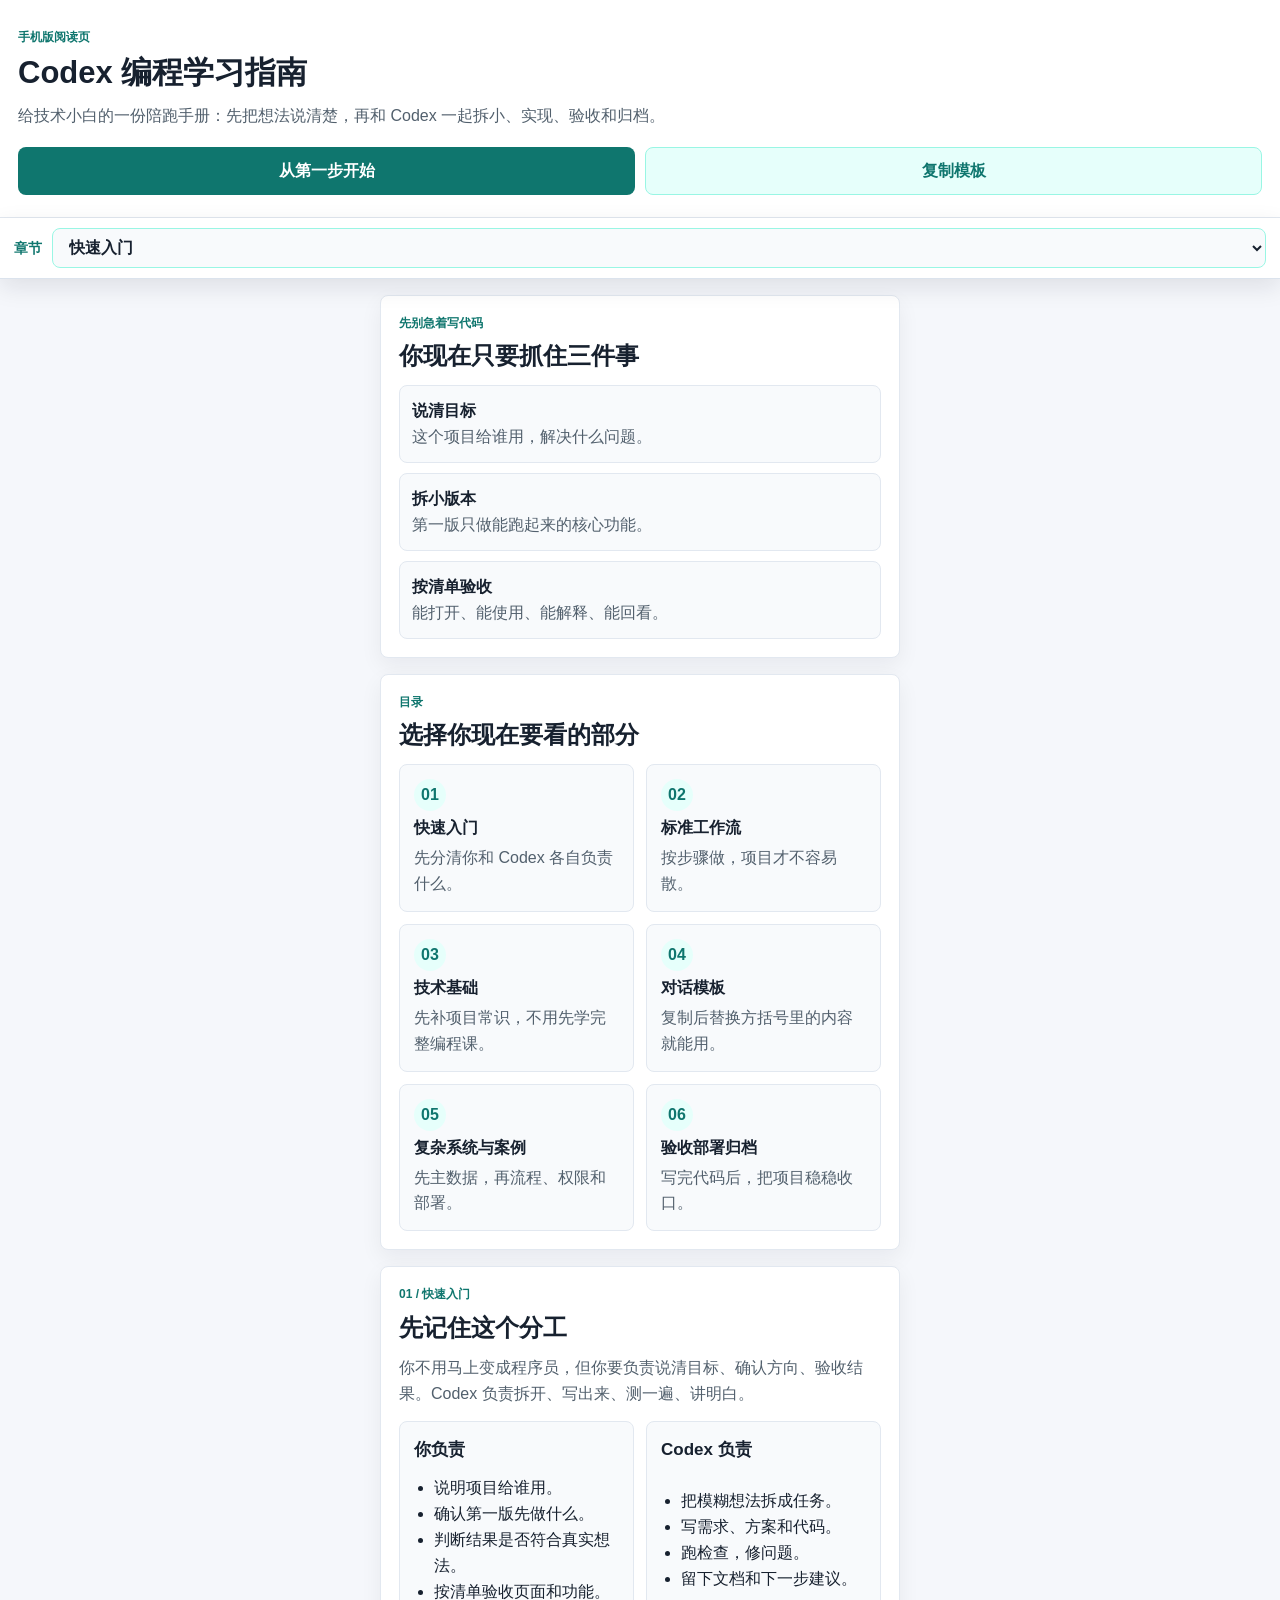
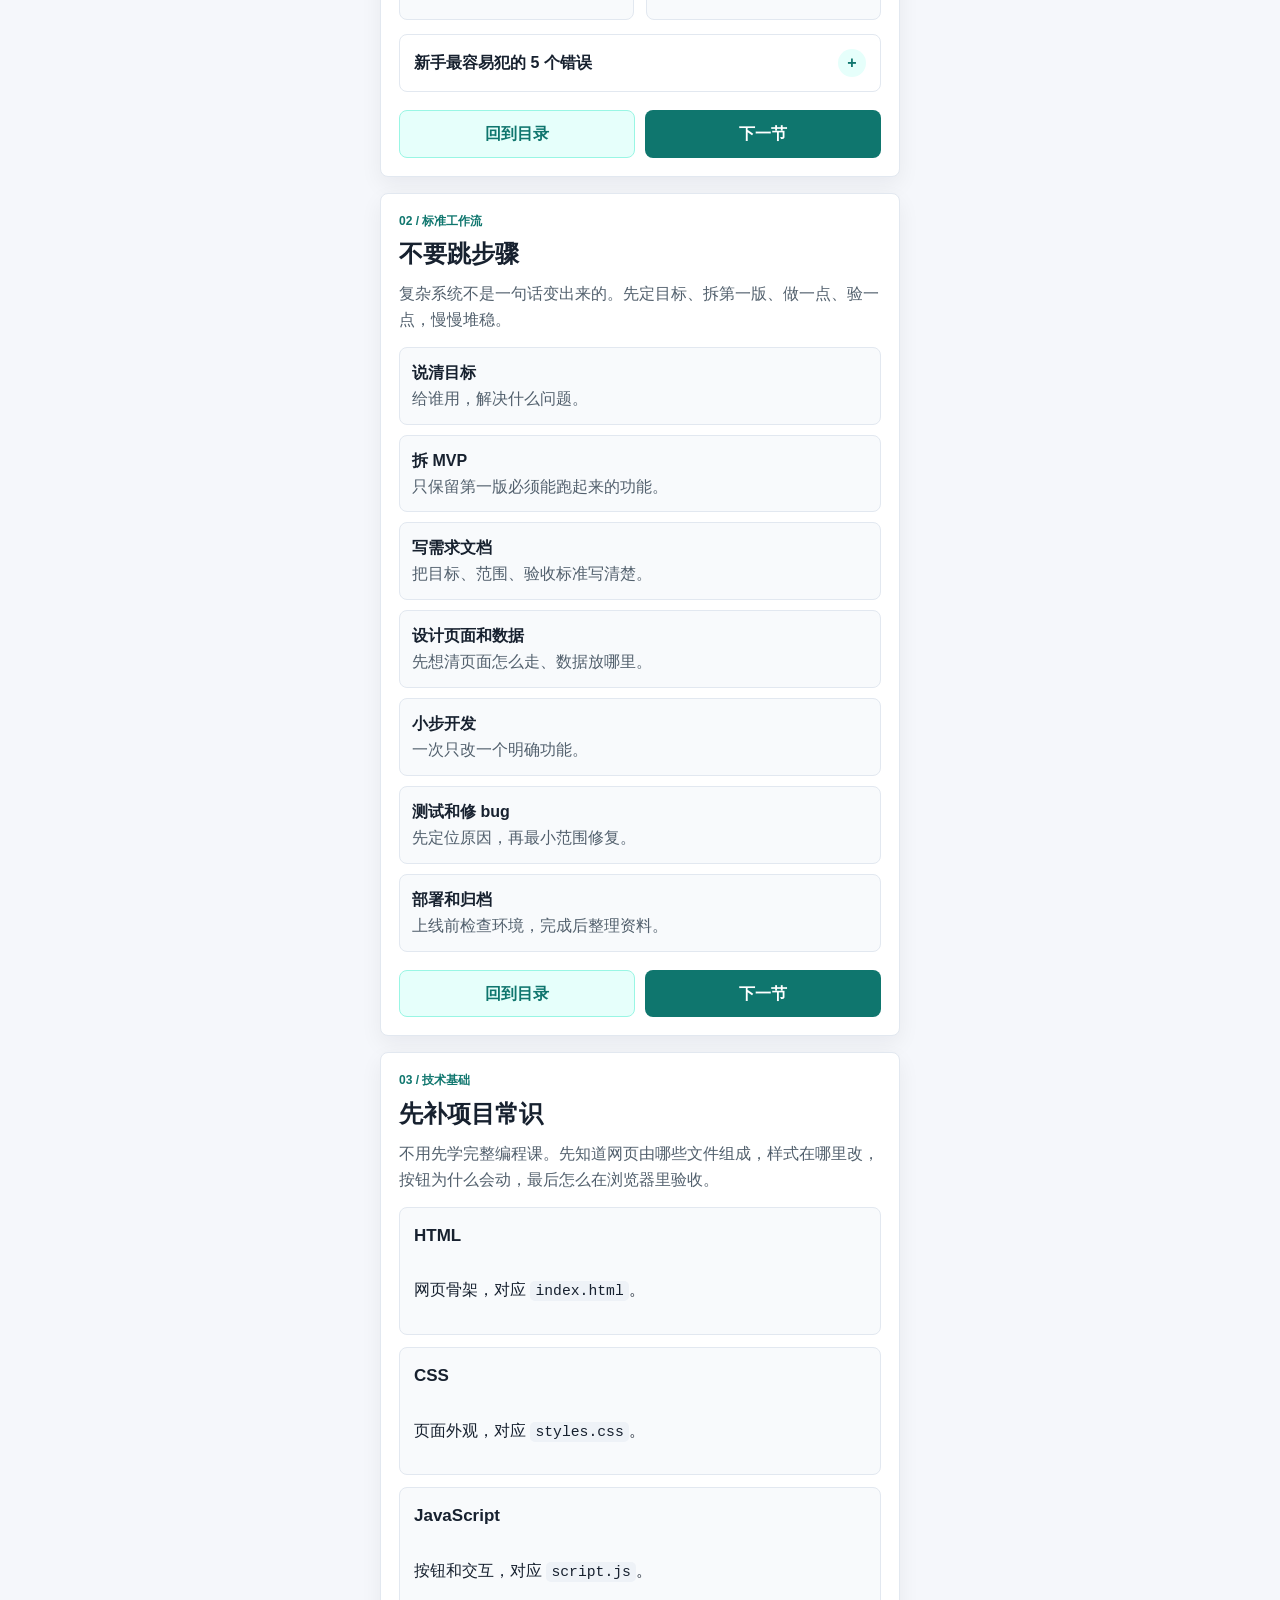
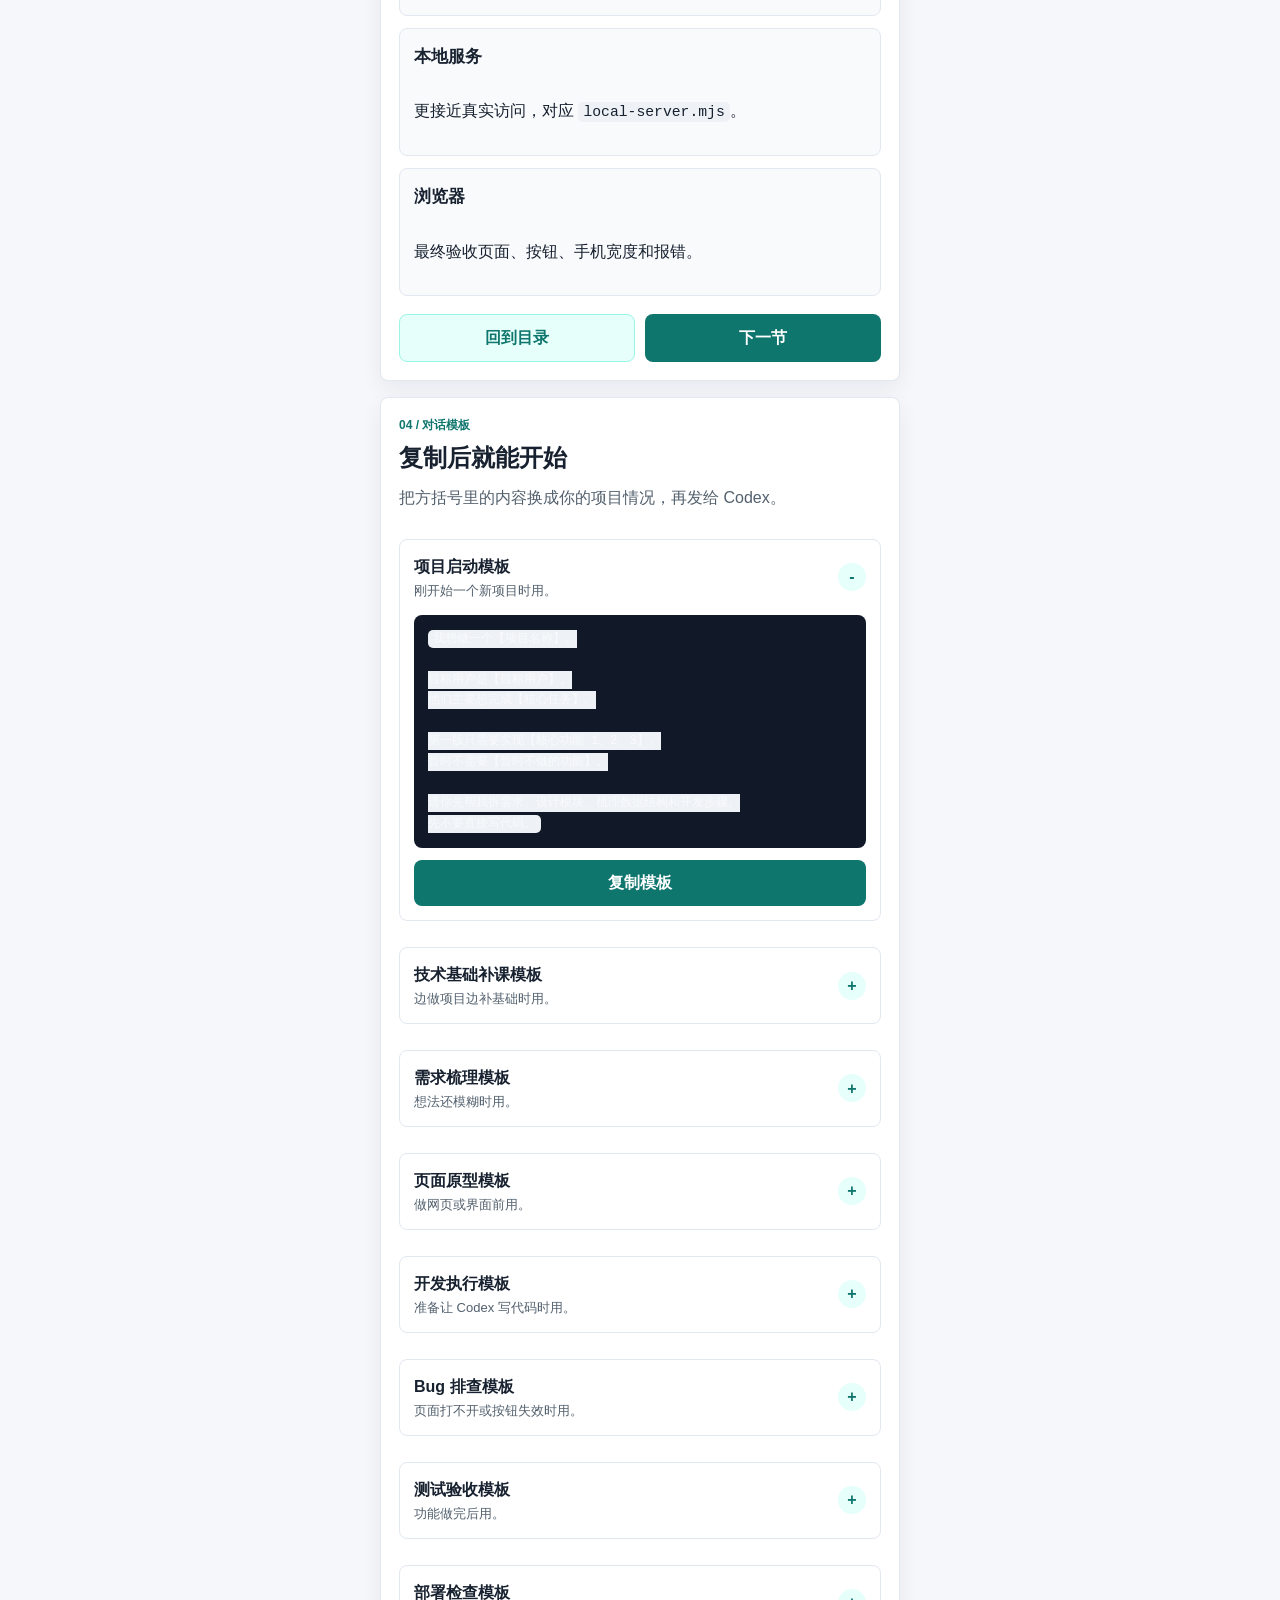
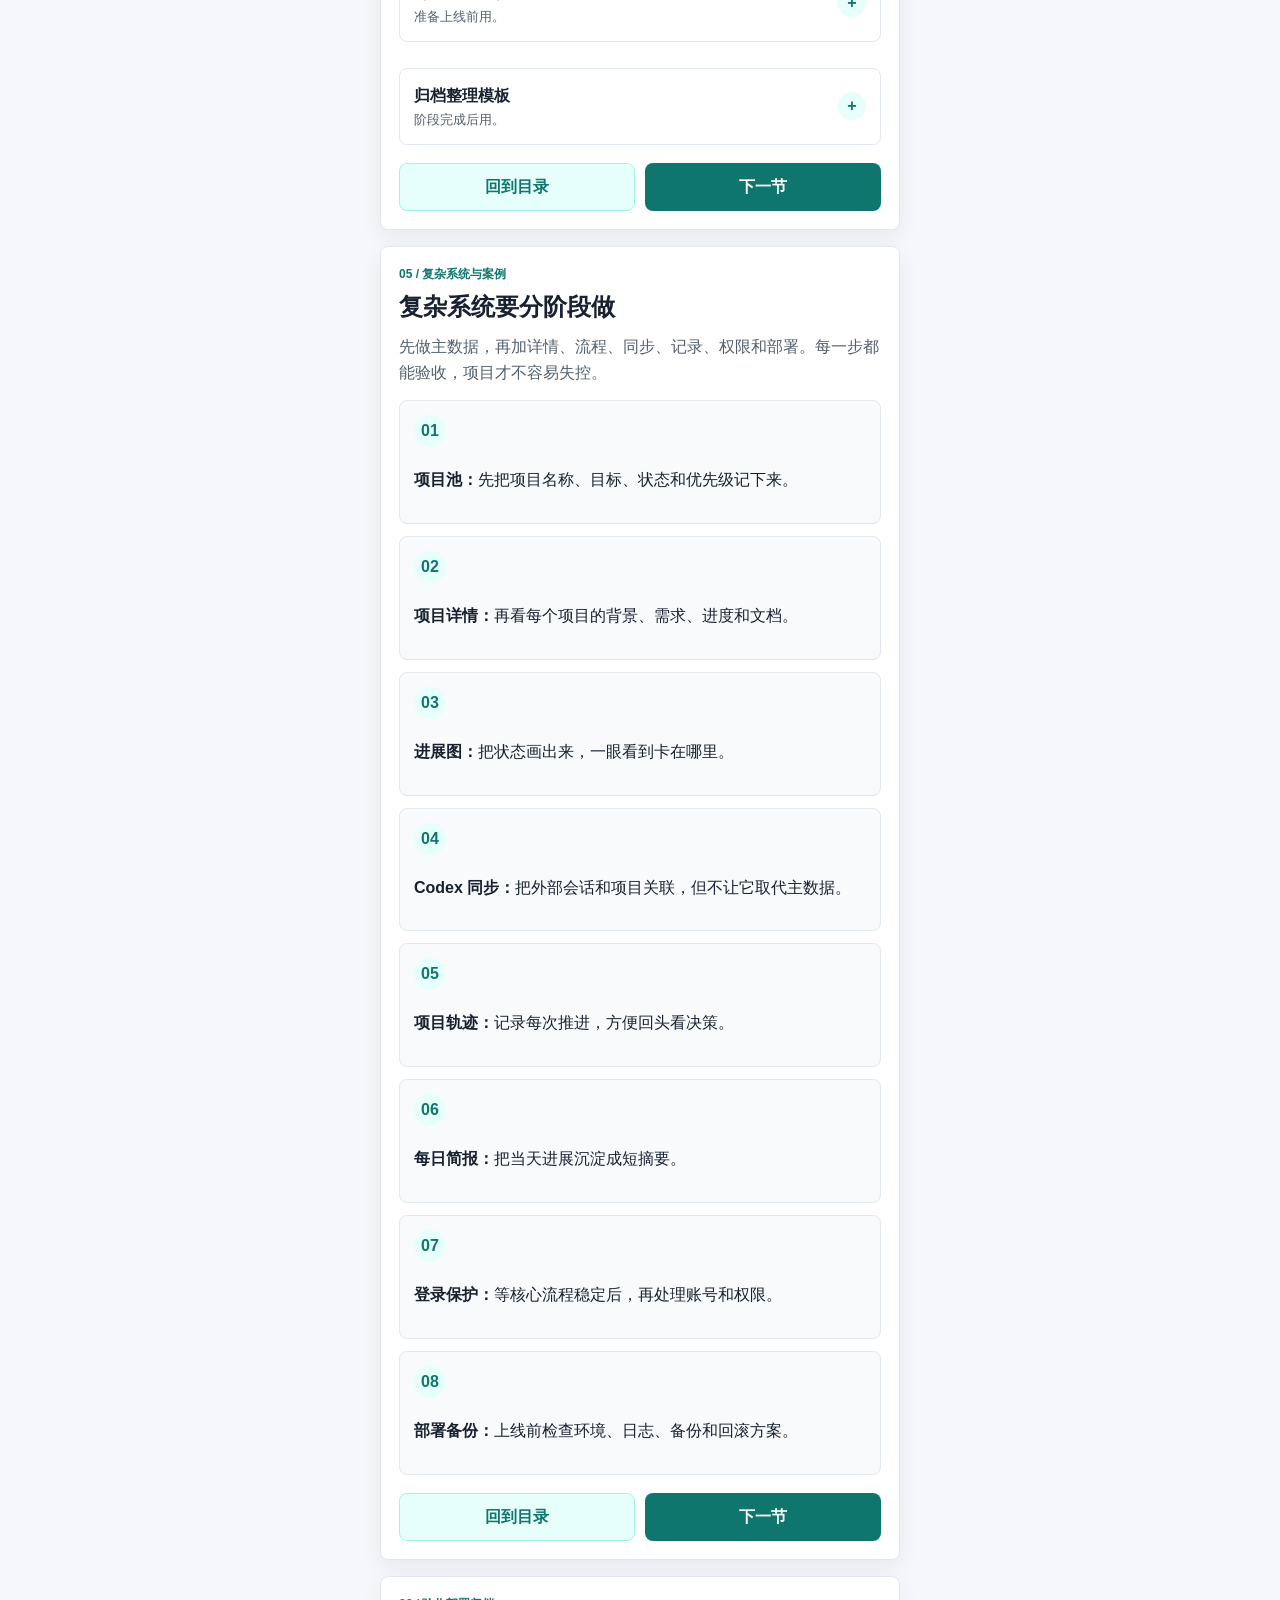
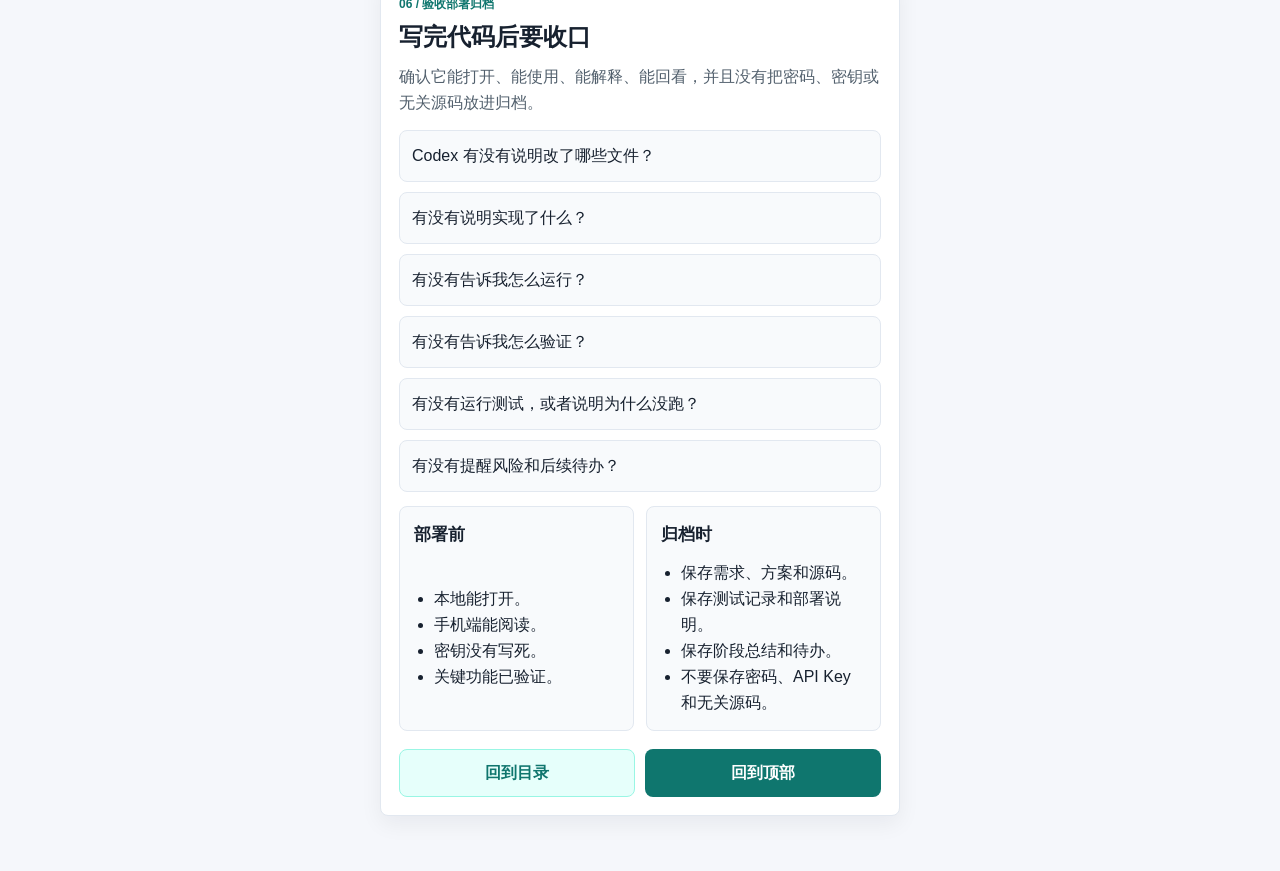
==== mobile.html @ 206804cd "Add mobile.html" ====
<!doctype html>
<html lang="zh-CN">
<head>
  <meta charset="utf-8">
  <meta name="viewport" content="width=device-width, initial-scale=1">
  <title>手机版 - Codex 编程学习指南</title>
  <link rel="stylesheet" href="mobile.css">
</head>
<body>
  <header class="mobile-hero" id="top">
    <p class="eyebrow">手机版阅读页</p>
    <h1>Codex 编程学习指南</h1>
    <p>给技术小白的一份陪跑手册：先把想法说清楚，再和 Codex 一起拆小、实现、验收和归档。</p>
    <div class="hero-actions">
      <a href="#start">从第一步开始</a>
      <a href="#templates">复制模板</a>
    </div>
  </header>

  <nav class="mobile-jump" aria-label="章节快速跳转">
    <label for="sectionSelect">章节</label>
    <select id="sectionSelect">
      <option value="#start">快速入门</option>
      <option value="#workflow">标准工作流</option>
      <option value="#basics">技术基础</option>
      <option value="#templates">对话模板</option>
      <option value="#case">复杂系统与案例</option>
      <option value="#ship">验收部署归档</option>
    </select>
  </nav>

  <main>
    <section class="focus-card" aria-labelledby="three-things">
      <p class="eyebrow">先别急着写代码</p>
      <h2 id="three-things">你现在只要抓住三件事</h2>
      <ol class="focus-list">
        <li><strong>说清目标</strong><span>这个项目给谁用，解决什么问题。</span></li>
        <li><strong>拆小版本</strong><span>第一版只做能跑起来的核心功能。</span></li>
        <li><strong>按清单验收</strong><span>能打开、能使用、能解释、能回看。</span></li>
      </ol>
    </section>

    <section class="directory" id="directory" aria-labelledby="directory-title">
      <p class="eyebrow">目录</p>
      <h2 id="directory-title">选择你现在要看的部分</h2>
      <div class="directory-grid">
        <a href="#start"><span>01</span><strong>快速入门</strong><em>先分清你和 Codex 各自负责什么。</em></a>
        <a href="#workflow"><span>02</span><strong>标准工作流</strong><em>按步骤做，项目才不容易散。</em></a>
        <a href="#basics"><span>03</span><strong>技术基础</strong><em>先补项目常识，不用先学完整编程课。</em></a>
        <a href="#templates"><span>04</span><strong>对话模板</strong><em>复制后替换方括号里的内容就能用。</em></a>
        <a href="#case"><span>05</span><strong>复杂系统与案例</strong><em>先主数据，再流程、权限和部署。</em></a>
        <a href="#ship"><span>06</span><strong>验收部署归档</strong><em>写完代码后，把项目稳稳收口。</em></a>
      </div>
    </section>

    <section class="mobile-section" id="start">
      <p class="eyebrow">01 / 快速入门</p>
      <h2>先记住这个分工</h2>
      <p class="lead">你不用马上变成程序员，但你要负责说清目标、确认方向、验收结果。Codex 负责拆开、写出来、测一遍、讲明白。</p>
      <div class="mini-grid">
        <article>
          <h3>你负责</h3>
          <ul>
            <li>说明项目给谁用。</li>
            <li>确认第一版先做什么。</li>
            <li>判断结果是否符合真实想法。</li>
            <li>按清单验收页面和功能。</li>
          </ul>
        </article>
        <article>
          <h3>Codex 负责</h3>
          <ul>
            <li>把模糊想法拆成任务。</li>
            <li>写需求、方案和代码。</li>
            <li>跑检查，修问题。</li>
            <li>留下文档和下一步建议。</li>
          </ul>
        </article>
      </div>
      <details class="mobile-details">
        <summary>新手最容易犯的 5 个错误</summary>
        <div class="mistake-list">
          <p><strong>不要说：</strong>帮我做个系统。<br><strong>可以说：</strong>我想做客户管理系统，第一版只做客户录入、客户列表和跟进记录，请先帮我拆 MVP。</p>
          <p><strong>不要说：</strong>打不开，你修一下。<br><strong>可以说：</strong>我点击登录后页面空白，控制台报错如下。请先定位原因，再做最小范围修复。</p>
          <p><strong>不要说：</strong>登录、后台、支付、部署都一起做。<br><strong>可以说：</strong>请先做第一版核心流程，高风险功能后面单独检查。</p>
          <p><strong>不要说：</strong>页面看起来可以就行。<br><strong>可以说：</strong>请同时检查手机端、复制按钮、刷新后数据和测试记录。</p>
          <p><strong>不要说：</strong>做完就结束。<br><strong>可以说：</strong>请同步更新 README、测试记录和阶段总结。</p>
        </div>
      </details>
      <div class="section-actions"><a href="#directory">回到目录</a><a href="#workflow">下一节</a></div>
    </section>

    <section class="mobile-section" id="workflow">
      <p class="eyebrow">02 / 标准工作流</p>
      <h2>不要跳步骤</h2>
      <p class="lead">复杂系统不是一句话变出来的。先定目标、拆第一版、做一点、验一点，慢慢堆稳。</p>
      <ol class="step-list">
        <li><strong>说清目标</strong><span>给谁用，解决什么问题。</span></li>
        <li><strong>拆 MVP</strong><span>只保留第一版必须能跑起来的功能。</span></li>
        <li><strong>写需求文档</strong><span>把目标、范围、验收标准写清楚。</span></li>
        <li><strong>设计页面和数据</strong><span>先想清页面怎么走、数据放哪里。</span></li>
        <li><strong>小步开发</strong><span>一次只改一个明确功能。</span></li>
        <li><strong>测试和修 bug</strong><span>先定位原因，再最小范围修复。</span></li>
        <li><strong>部署和归档</strong><span>上线前检查环境，完成后整理资料。</span></li>
      </ol>
      <div class="section-actions"><a href="#directory">回到目录</a><a href="#basics">下一节</a></div>
    </section>

    <section class="mobile-section" id="basics">
      <p class="eyebrow">03 / 技术基础</p>
      <h2>先补项目常识</h2>
      <p class="lead">不用先学完整编程课。先知道网页由哪些文件组成，样式在哪里改，按钮为什么会动，最后怎么在浏览器里验收。</p>
      <div class="basics-list">
        <article><h3>HTML</h3><p>网页骨架，对应 <code>index.html</code>。</p></article>
        <article><h3>CSS</h3><p>页面外观，对应 <code>styles.css</code>。</p></article>
        <article><h3>JavaScript</h3><p>按钮和交互，对应 <code>script.js</code>。</p></article>
        <article><h3>本地服务</h3><p>更接近真实访问，对应 <code>local-server.mjs</code>。</p></article>
        <article><h3>浏览器</h3><p>最终验收页面、按钮、手机宽度和报错。</p></article>
      </div>
      <div class="section-actions"><a href="#directory">回到目录</a><a href="#templates">下一节</a></div>
    </section>

    <section class="mobile-section" id="templates">
      <p class="eyebrow">04 / 对话模板</p>
      <h2>复制后就能开始</h2>
      <p class="lead">把方括号里的内容换成你的项目情况，再发给 Codex。</p>
      <div class="template-list">
        <details class="template-card" open>
          <summary><span><strong>项目启动模板</strong><em>刚开始一个新项目时用。</em></span></summary>
          <pre id="template-start"><code>我想做一个【项目名称】。

目标用户是【目标用户】。
他们主要想完成【核心任务】。

第一版只需要实现【核心功能 1、2、3】。
暂时不需要【暂时不做的功能】。

请你先帮我拆需求、设计模块、梳理数据结构和开发步骤。
先不要直接写代码。</code></pre>
          <button type="button" data-copy-target="template-start">复制模板</button>
        </details>
        <details class="template-card">
          <summary><span><strong>技术基础补课模板</strong><em>边做项目边补基础时用。</em></span></summary>
          <pre id="template-basics"><code>我是技术小白，正在做【项目名称】。

请你结合当前项目，用我能听懂的话解释：
1. 这个项目由哪些主要文件组成
2. HTML、CSS、JavaScript 分别负责什么
3. 我应该用什么命令运行或预览
4. 浏览器里要检查哪些地方
5. 哪些内容以后涉及后端、数据库或安全
6. 如果我要继续学习，应该先补哪几块基础</code></pre>
          <button type="button" data-copy-target="template-basics">复制模板</button>
        </details>
        <details class="template-card">
          <summary><span><strong>需求梳理模板</strong><em>想法还模糊时用。</em></span></summary>
          <pre id="template-requirement"><code>请你先不要写代码。

请帮我梳理：
1. 目标用户是谁
2. 他们最想解决什么问题
3. 第一版必须做哪些功能
4. 第一版暂时不做哪些功能
5. 每个功能怎么验收
6. 有哪些风险点

请最后整理成一份清晰的需求清单。</code></pre>
          <button type="button" data-copy-target="template-requirement">复制模板</button>
        </details>
        <details class="template-card">
          <summary><span><strong>页面原型模板</strong><em>做网页或界面前用。</em></span></summary>
          <pre id="template-prototype"><code>请基于现有需求，先帮我设计页面结构。

请说明：
1. 第一屏展示什么
2. 有哪些主要章节或区域
3. 用户从哪里开始操作
4. 哪些内容做成卡片、表格或时间线
5. 电脑端和手机端分别怎么展示

请先给结构方案，不要急着写代码。</code></pre>
          <button type="button" data-copy-target="template-prototype">复制模板</button>
        </details>
        <details class="template-card">
          <summary><span><strong>开发执行模板</strong><em>准备让 Codex 写代码时用。</em></span></summary>
          <pre id="template-dev"><code>请按实施计划执行下一步。

要求：
1. 一次只实现一个小任务
2. 修改前说明会改哪些文件
3. 修改后说明实现了什么
4. 告诉我如何运行和验证
5. 不要做计划外的大改动

如果发现计划不清楚，请先停下来问我。</code></pre>
          <button type="button" data-copy-target="template-dev">复制模板</button>
        </details>
        <details class="template-card">
          <summary><span><strong>Bug 排查模板</strong><em>页面打不开或按钮失效时用。</em></span></summary>
          <pre id="template-bug"><code>我遇到一个 Bug。

现象是：【发生了什么】
期望是：【本来应该怎样】
复现步骤：
1. 【第一步】
2. 【第二步】
3. 【第三步】

报错信息是：
【粘贴报错】

请先判断可能原因，再做最小范围修复。
修完后请告诉我改了哪些文件，以及我应该怎么验证。</code></pre>
          <button type="button" data-copy-target="template-bug">复制模板</button>
        </details>
        <details class="template-card">
          <summary><span><strong>测试验收模板</strong><em>功能做完后用。</em></span></summary>
          <pre id="template-test"><code>请帮我验收这个功能。

请检查：
1. 是否满足原始需求
2. 是否有边界情况遗漏
3. 是否能在电脑端和手机端正常使用
4. 是否运行了测试或构建
5. 是否有未完成事项和风险

请把结果分成“通过项、问题项、后续待办”。</code></pre>
          <button type="button" data-copy-target="template-test">复制模板</button>
        </details>
        <details class="template-card">
          <summary><span><strong>部署检查模板</strong><em>准备上线前用。</em></span></summary>
          <pre id="template-deploy"><code>请帮我做部署前检查。

请确认：
1. 本地是否能正常运行
2. 构建是否通过
3. 环境变量是否齐全
4. 密钥是否没有写死在代码里
5. 关键功能是否验证
6. 是否有备份和回滚方案

请先列检查结果，不要直接开始部署。</code></pre>
          <button type="button" data-copy-target="template-deploy">复制模板</button>
        </details>
        <details class="template-card">
          <summary><span><strong>归档整理模板</strong><em>阶段完成后用。</em></span></summary>
          <pre id="template-archive"><code>请帮我整理这个阶段的归档。

包括：
1. 完成了什么
2. 改了哪些文件
3. 如何运行
4. 如何验证
5. 还有哪些待办
6. 哪些资料需要备份
7. 哪些资料不能归档，例如密码、密钥、API Key、无关项目源码和缓存目录

请把内容整理成可以放进项目文档的阶段总结。</code></pre>
          <button type="button" data-copy-target="template-archive">复制模板</button>
        </details>
      </div>
      <div class="section-actions"><a href="#directory">回到目录</a><a href="#case">下一节</a></div>
    </section>

    <section class="mobile-section" id="case">
      <p class="eyebrow">05 / 复杂系统与案例</p>
      <h2>复杂系统要分阶段做</h2>
      <p class="lead">先做主数据，再加详情、流程、同步、记录、权限和部署。每一步都能验收，项目才不容易失控。</p>
      <div class="stage-list">
        <article><span>01</span><p><strong>项目池：</strong>先把项目名称、目标、状态和优先级记下来。</p></article>
        <article><span>02</span><p><strong>项目详情：</strong>再看每个项目的背景、需求、进度和文档。</p></article>
        <article><span>03</span><p><strong>进展图：</strong>把状态画出来，一眼看到卡在哪里。</p></article>
        <article><span>04</span><p><strong>Codex 同步：</strong>把外部会话和项目关联，但不让它取代主数据。</p></article>
        <article><span>05</span><p><strong>项目轨迹：</strong>记录每次推进，方便回头看决策。</p></article>
        <article><span>06</span><p><strong>每日简报：</strong>把当天进展沉淀成短摘要。</p></article>
        <article><span>07</span><p><strong>登录保护：</strong>等核心流程稳定后，再处理账号和权限。</p></article>
        <article><span>08</span><p><strong>部署备份：</strong>上线前检查环境、日志、备份和回滚方案。</p></article>
      </div>
      <div class="section-actions"><a href="#directory">回到目录</a><a href="#ship">下一节</a></div>
    </section>

    <section class="mobile-section" id="ship">
      <p class="eyebrow">06 / 验收部署归档</p>
      <h2>写完代码后要收口</h2>
      <p class="lead">确认它能打开、能使用、能解释、能回看，并且没有把密码、密钥或无关源码放进归档。</p>
      <ul class="check-list">
        <li>Codex 有没有说明改了哪些文件？</li>
        <li>有没有说明实现了什么？</li>
        <li>有没有告诉我怎么运行？</li>
        <li>有没有告诉我怎么验证？</li>
        <li>有没有运行测试，或者说明为什么没跑？</li>
        <li>有没有提醒风险和后续待办？</li>
      </ul>
      <div class="mini-grid">
        <article>
          <h3>部署前</h3>
          <ul>
            <li>本地能打开。</li>
            <li>手机端能阅读。</li>
            <li>密钥没有写死。</li>
            <li>关键功能已验证。</li>
          </ul>
        </article>
        <article>
          <h3>归档时</h3>
          <ul>
            <li>保存需求、方案和源码。</li>
            <li>保存测试记录和部署说明。</li>
            <li>保存阶段总结和待办。</li>
            <li>不要保存密码、API Key 和无关源码。</li>
          </ul>
        </article>
      </div>
      <div class="section-actions"><a href="#directory">回到目录</a><a href="#top">回到顶部</a></div>
    </section>
  </main>

  <script src="mobile.js"></script>
</body>
</html>
---- mobile.css ----
* {
  box-sizing: border-box;
}

html {
  scroll-behavior: smooth;
  background: #f5f7fb;
}

body {
  margin: 0;
  color: #17212f;
  background: #f5f7fb;
  font-family: -apple-system, BlinkMacSystemFont, "Segoe UI", "Microsoft YaHei", sans-serif;
  line-height: 1.62;
}

a {
  color: inherit;
  text-decoration: none;
}

button,
select {
  font: inherit;
}

.mobile-hero {
  padding: 28px 18px 22px;
  background: #ffffff;
  border-bottom: 1px solid #e2e8f0;
}

.eyebrow {
  margin: 0 0 8px;
  color: #0f766e;
  font-size: 12px;
  font-weight: 800;
  letter-spacing: 0;
}

h1,
h2,
h3,
p {
  overflow-wrap: anywhere;
}

h1 {
  margin: 0;
  font-size: 31px;
  line-height: 1.15;
}

h2 {
  margin: 0 0 10px;
  font-size: 24px;
  line-height: 1.25;
}

h3 {
  margin: 0 0 8px;
  font-size: 17px;
}

.mobile-hero p:not(.eyebrow),
.lead {
  margin: 12px 0 0;
  color: #52606d;
}

.hero-actions,
.section-actions {
  display: grid;
  grid-template-columns: repeat(2, minmax(0, 1fr));
  gap: 10px;
  margin-top: 18px;
}

.hero-actions a,
.section-actions a,
.template-card button {
  display: inline-flex;
  align-items: center;
  justify-content: center;
  min-height: 44px;
  padding: 10px 12px;
  border: 0;
  border-radius: 8px;
  color: #ffffff;
  background: #0f766e;
  font-weight: 800;
}

.hero-actions a:nth-child(2),
.section-actions a:first-child {
  color: #0f766e;
  background: #e6fffb;
  border: 1px solid #99f6e4;
}

.mobile-jump {
  position: sticky;
  top: 0;
  z-index: 50;
  display: grid;
  grid-template-columns: auto minmax(0, 1fr);
  gap: 10px;
  align-items: center;
  padding: 10px 14px;
  background: rgba(255, 255, 255, 0.96);
  border-bottom: 1px solid #dbe3ed;
  box-shadow: 0 8px 24px rgba(15, 23, 42, 0.1);
  backdrop-filter: blur(8px);
}

.mobile-jump label {
  color: #0f766e;
  font-size: 14px;
  font-weight: 900;
}

.mobile-jump select {
  width: 100%;
  min-height: 40px;
  padding: 8px 12px;
  border: 1px solid #99f6e4;
  border-radius: 8px;
  color: #17212f;
  background: #f8fafc;
  font-weight: 800;
}

main {
  width: min(100% - 24px, 520px);
  margin: 0 auto;
  padding: 16px 0 36px;
}

.focus-card,
.directory,
.mobile-section {
  scroll-margin-top: 72px;
  margin: 0 0 16px;
  padding: 18px;
  background: #ffffff;
  border: 1px solid #e2e8f0;
  border-radius: 8px;
  box-shadow: 0 8px 22px rgba(15, 23, 42, 0.06);
}

.focus-list,
.step-list,
.check-list {
  display: grid;
  gap: 10px;
  margin: 14px 0 0;
  padding: 0;
}

.focus-list li,
.step-list li,
.check-list li {
  list-style: none;
  padding: 12px;
  border-radius: 8px;
  background: #f8fafc;
  border: 1px solid #e2e8f0;
}

.focus-list strong,
.step-list strong {
  display: block;
}

.focus-list span,
.step-list span {
  color: #52606d;
}

.directory-grid,
.mini-grid,
.basics-list,
.stage-list,
.template-list {
  display: grid;
  gap: 12px;
  margin-top: 14px;
}

.directory-grid a,
.mini-grid article,
.basics-list article,
.stage-list article {
  display: grid;
  gap: 4px;
  padding: 14px;
  border-radius: 8px;
  background: #f8fafc;
  border: 1px solid #e2e8f0;
}

.directory-grid span,
.stage-list span {
  display: inline-grid;
  place-items: center;
  width: 32px;
  height: 32px;
  border-radius: 999px;
  color: #0f766e;
  background: #e6fffb;
  font-weight: 900;
}

.directory-grid em {
  color: #52606d;
  font-style: normal;
}

ul {
  margin: 0;
  padding-left: 20px;
}

code {
  padding: 2px 5px;
  border-radius: 5px;
  background: #eef2f7;
  font-family: "Cascadia Mono", Consolas, "Courier New", monospace;
  font-size: 0.92em;
}

.mobile-details,
.template-card {
  margin-top: 14px;
  border: 1px solid #e2e8f0;
  border-radius: 8px;
  background: #ffffff;
  overflow: hidden;
}

.mobile-details > summary,
.template-card > summary {
  display: flex;
  align-items: center;
  justify-content: space-between;
  gap: 12px;
  min-height: 54px;
  padding: 14px;
  cursor: pointer;
  font-weight: 900;
  list-style: none;
}

.template-card > summary span {
  display: grid;
}

.template-card > summary em {
  color: #52606d;
  font-size: 13px;
  font-style: normal;
  font-weight: 500;
}

.mobile-details > summary::-webkit-details-marker,
.template-card > summary::-webkit-details-marker {
  display: none;
}

.mobile-details > summary::after,
.template-card > summary::after {
  content: "+";
  display: inline-grid;
  flex: 0 0 auto;
  place-items: center;
  width: 28px;
  height: 28px;
  border-radius: 999px;
  color: #0f766e;
  background: #e6fffb;
  font-weight: 900;
}

.mobile-details[open] > summary::after,
.template-card[open] > summary::after {
  content: "-";
}

.mistake-list {
  display: grid;
  gap: 10px;
  padding: 0 14px 14px;
}

.mistake-list p {
  margin: 0;
  padding: 12px;
  border-radius: 8px;
  background: #f8fafc;
}

pre {
  margin: 0 14px 12px;
  padding: 14px;
  overflow-x: auto;
  white-space: pre-wrap;
  overflow-wrap: anywhere;
  border-radius: 8px;
  color: #f8fafc;
  background: #111827;
  font-size: 13px;
  line-height: 1.58;
}

.template-card button {
  width: calc(100% - 28px);
  margin: 0 14px 14px;
}

@media (min-width: 560px) {
  .mini-grid,
  .directory-grid {
    grid-template-columns: repeat(2, minmax(0, 1fr));
  }
}

@media (prefers-reduced-motion: reduce) {
  html {
    scroll-behavior: auto;
  }
}
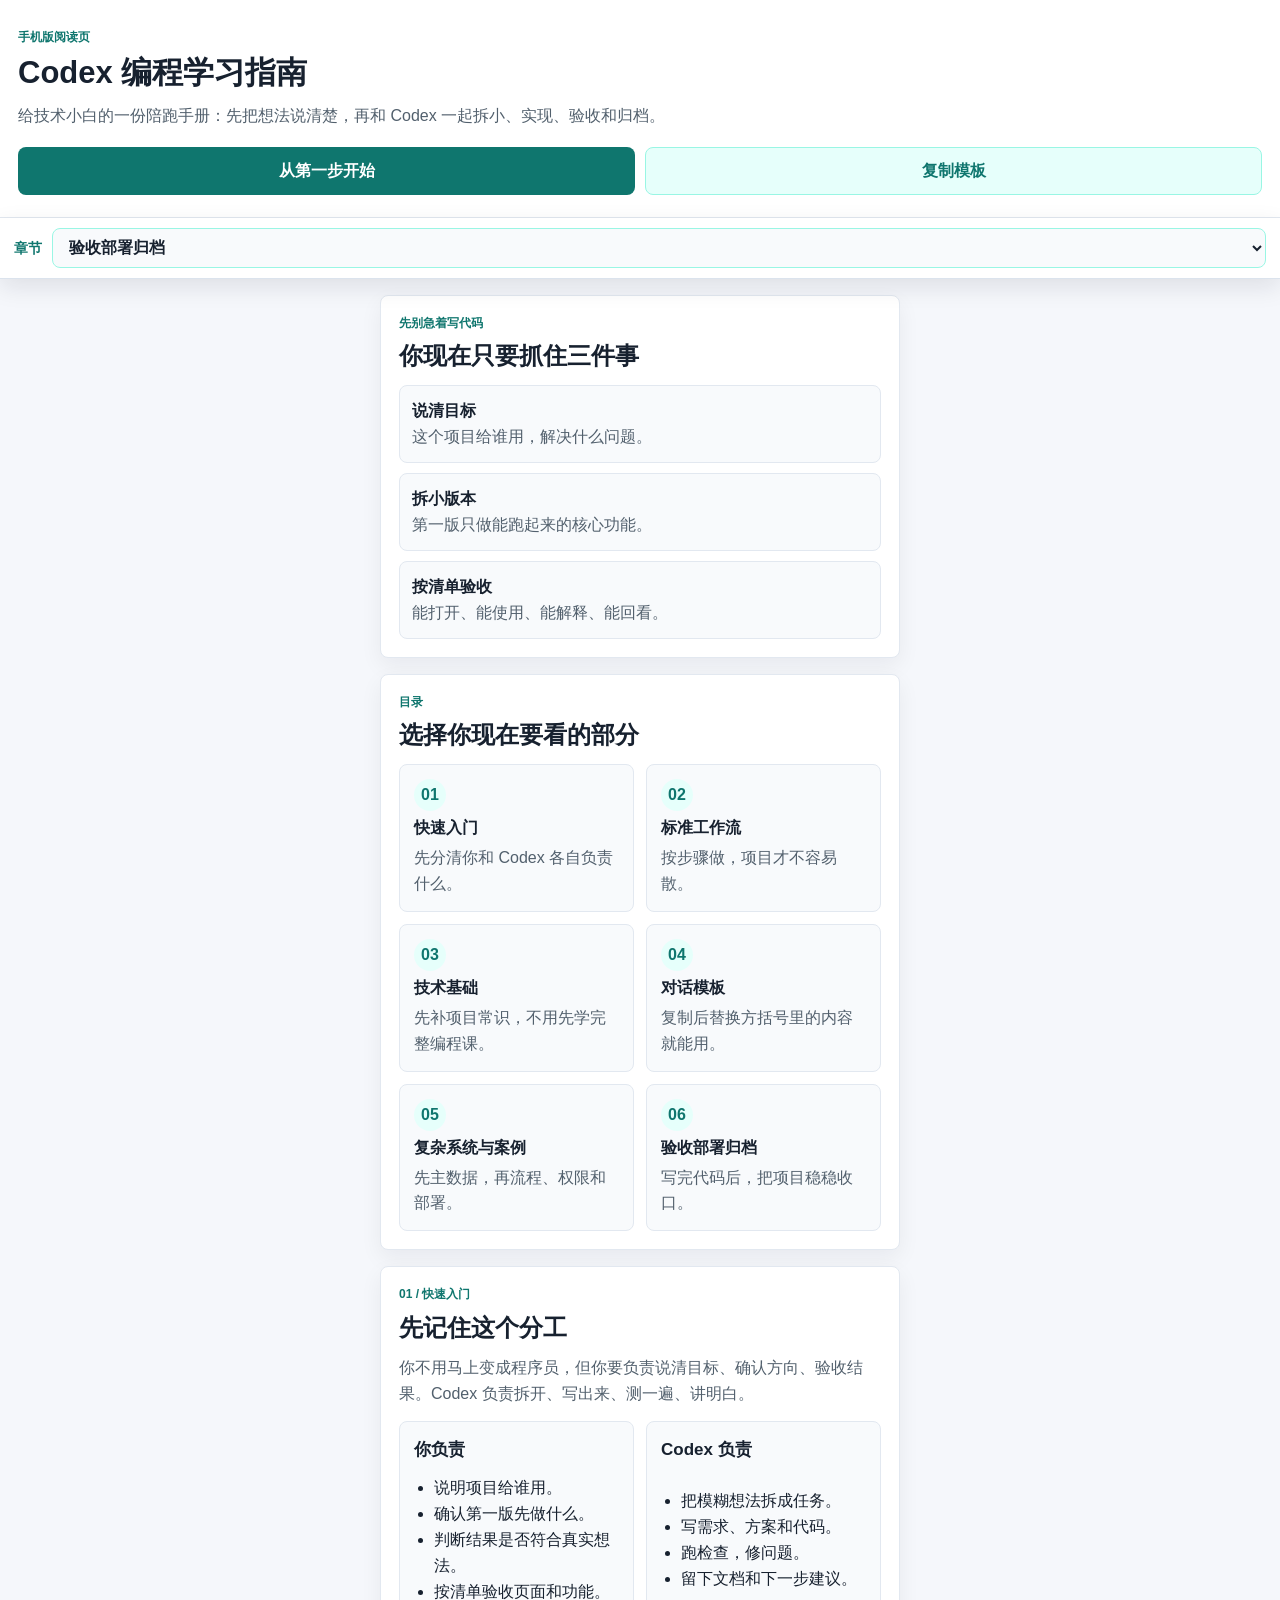
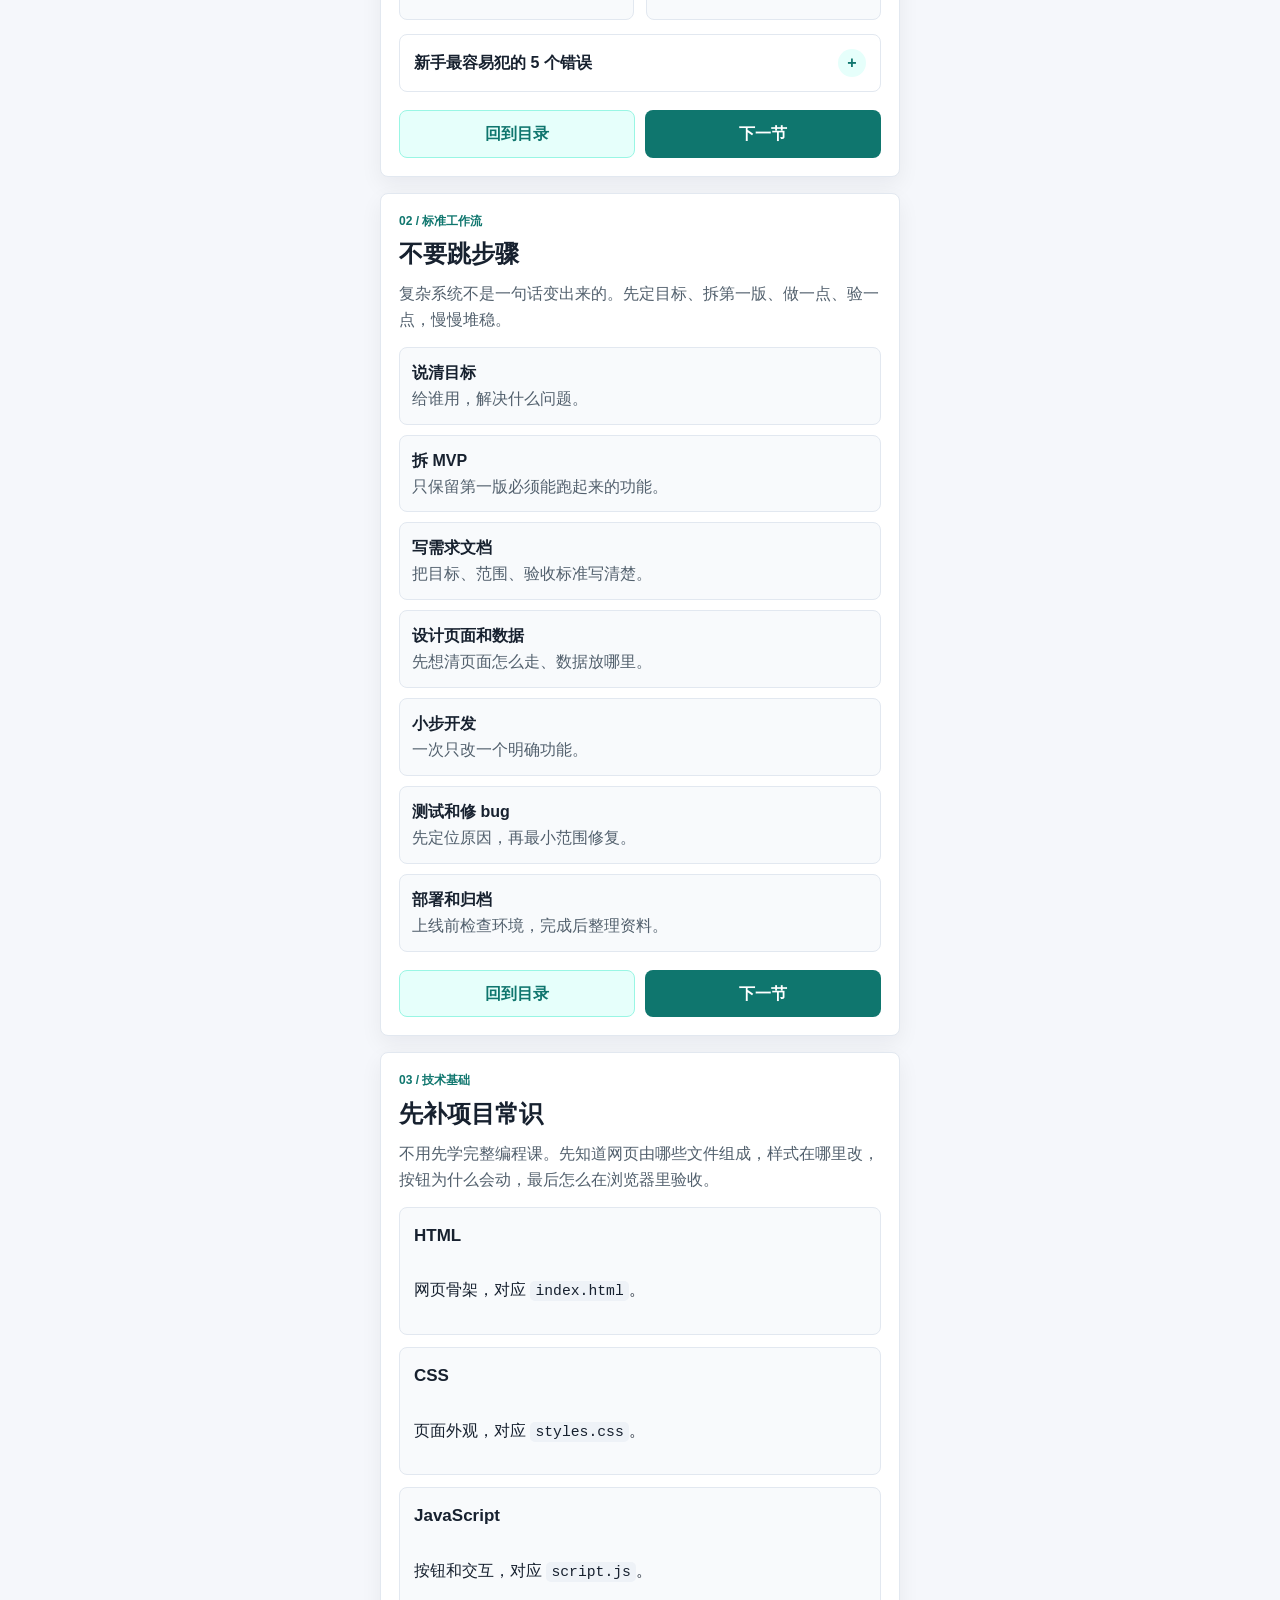
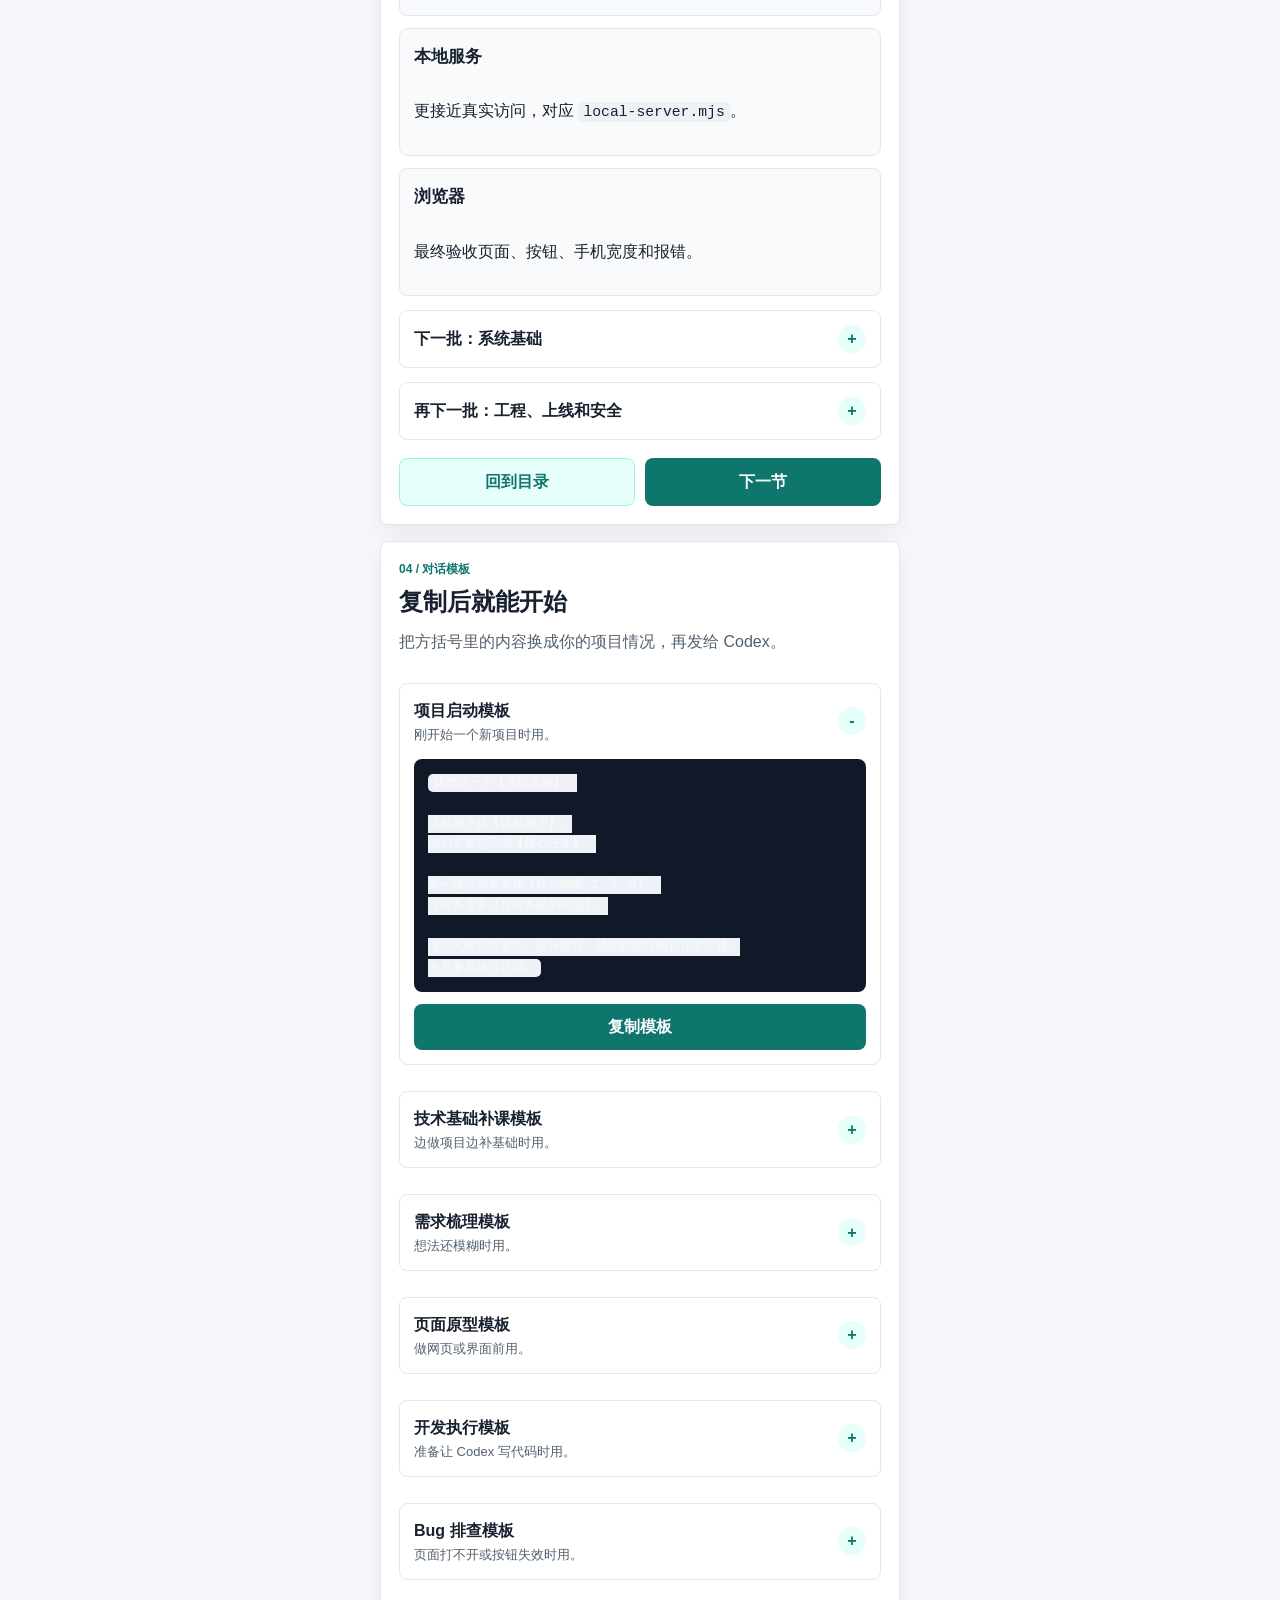
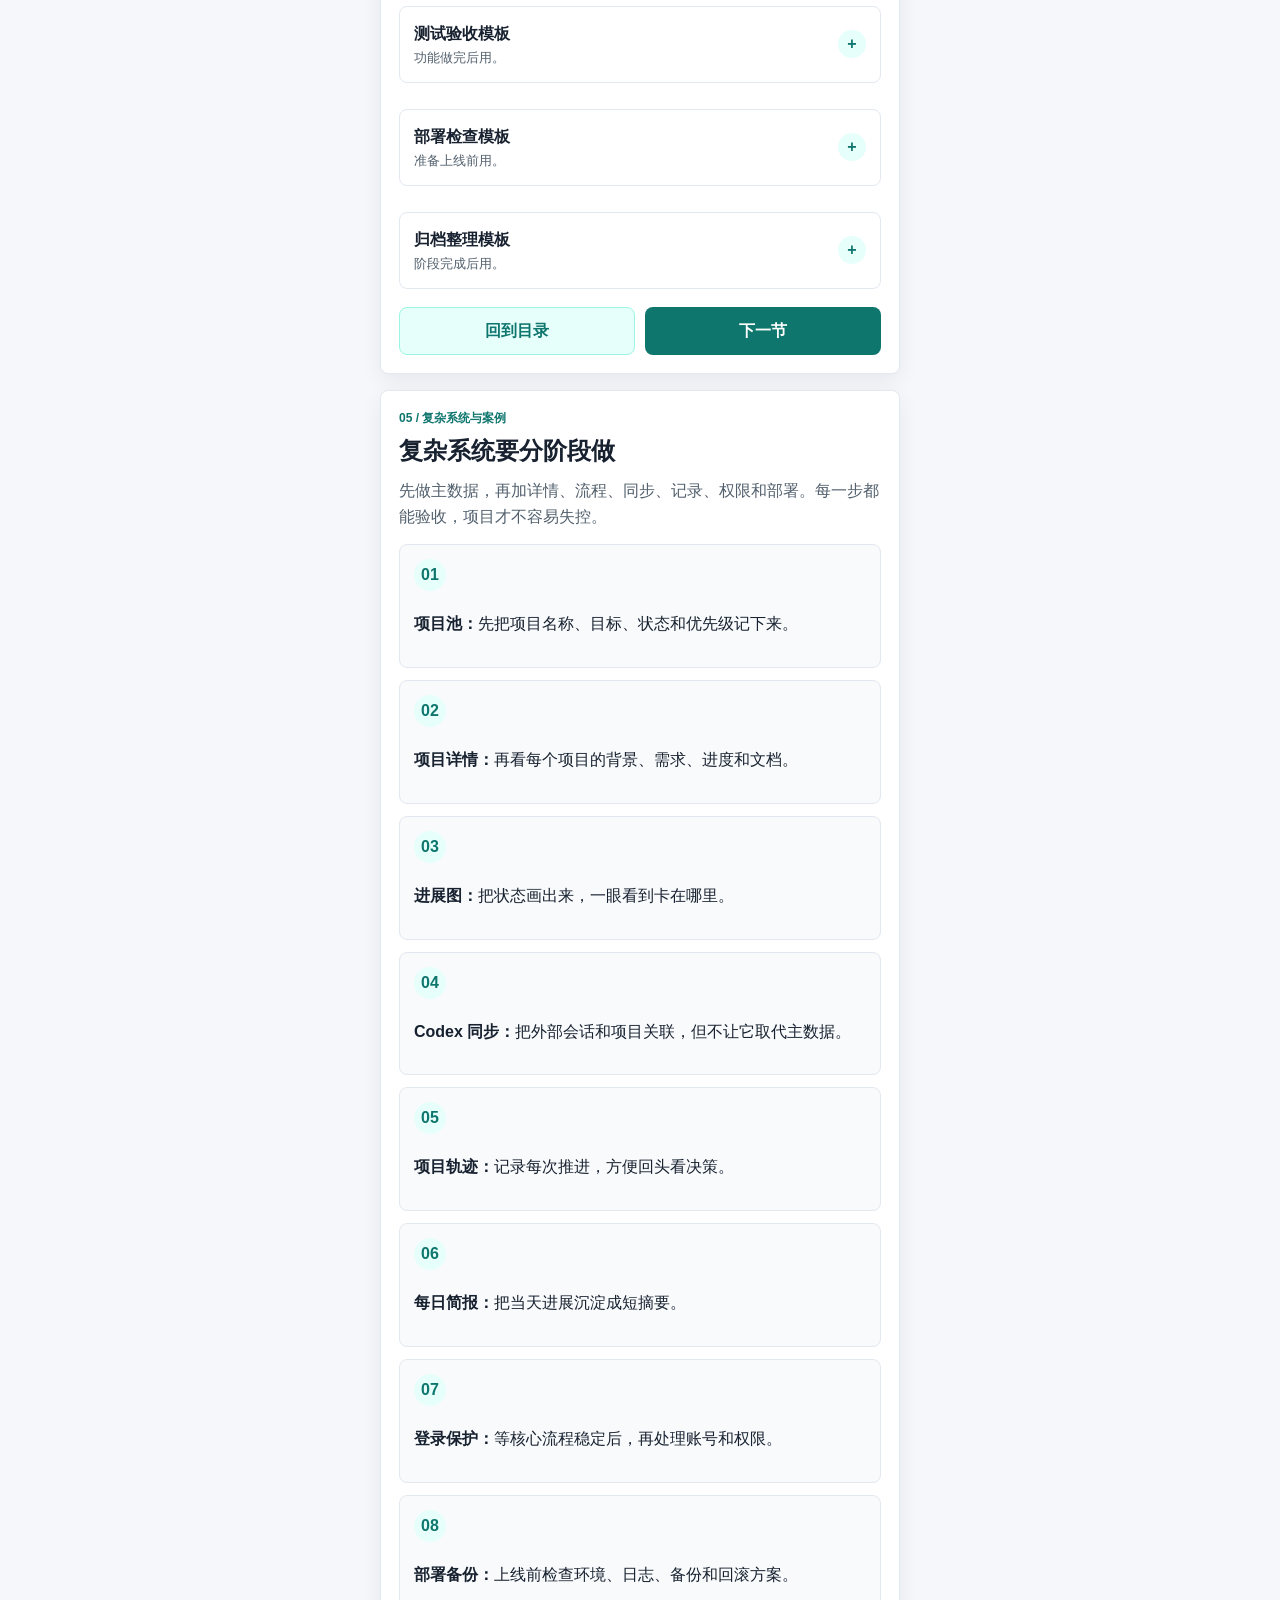
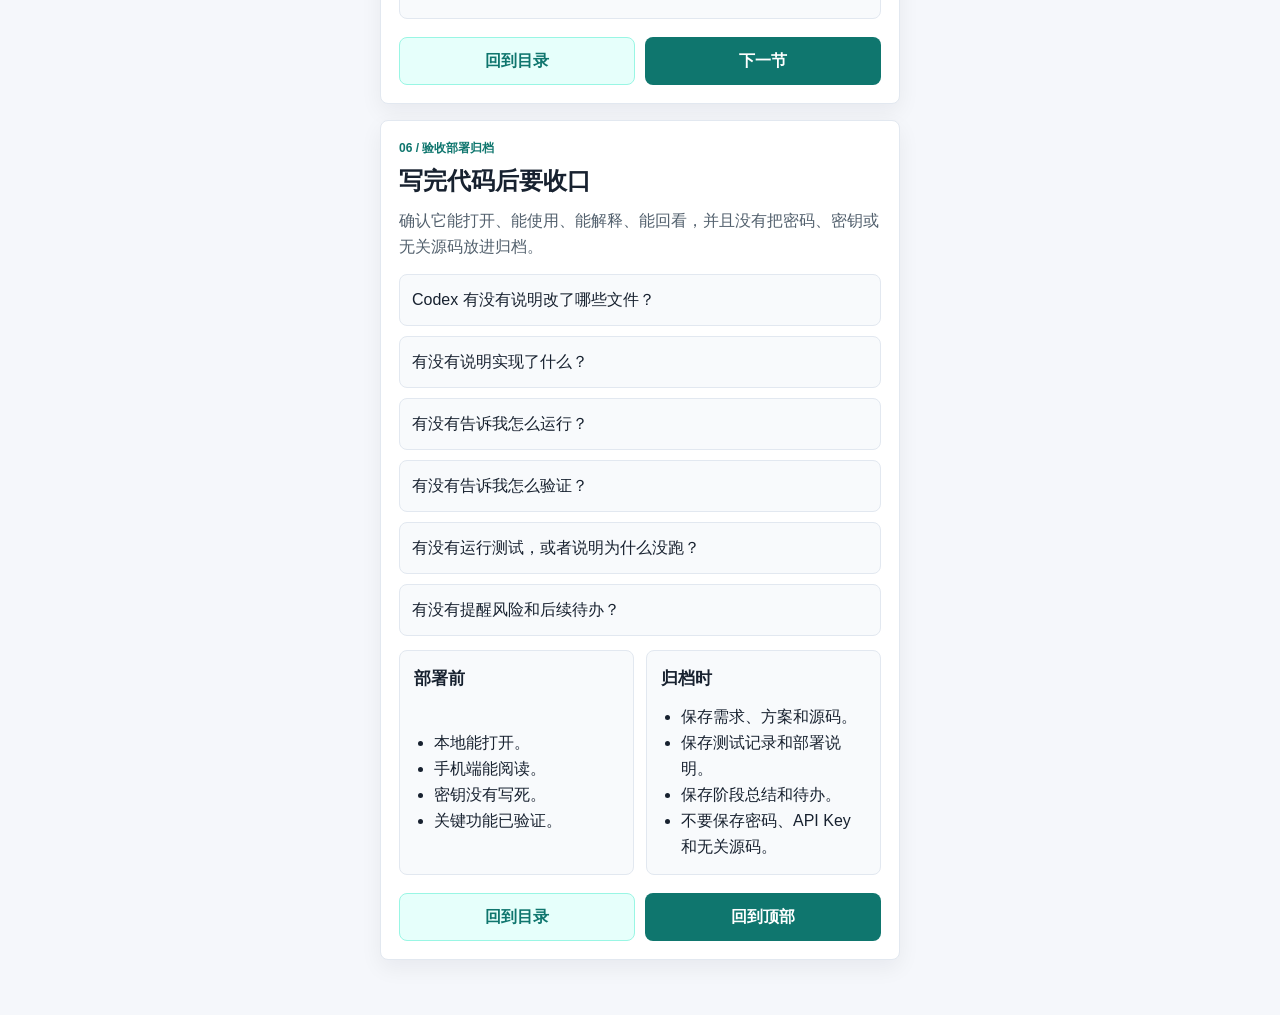
==== commit 24f43807: "Add next learning path basics" ====
--- a/mobile.html
+++ b/mobile.html
@@ -117,6 +117,28 @@
         <article><h3>本地服务</h3><p>更接近真实访问，对应 <code>local-server.mjs</code>。</p></article>
         <article><h3>浏览器</h3><p>最终验收页面、按钮、手机宽度和报错。</p></article>
       </div>
+      <details class="mobile-details">
+        <summary>下一批：系统基础</summary>
+        <div class="mistake-list">
+          <p><strong>前端：</strong>你在浏览器里看到和操作的页面。</p>
+          <p><strong>后端：</strong>在服务器上处理规则、保存数据和检查权限的部分。</p>
+          <p><strong>数据库：</strong>长期保存用户、项目、订单、记录等数据的地方。</p>
+          <p><strong>API：</strong>页面向服务器要数据、提交数据时使用的入口。</p>
+          <p><strong>HTTP 状态码：</strong>浏览器和服务器沟通后的结果提示，比如 200、404、500。</p>
+          <p><strong>数据流：</strong>数据从输入、提交、保存到展示的完整路径。</p>
+        </div>
+      </details>
+      <details class="mobile-details">
+        <summary>再下一批：工程、上线和安全</summary>
+        <div class="mistake-list">
+          <p><strong>命令行：</strong>用文字命令启动服务、运行检查和管理项目。</p>
+          <p><strong>Git：</strong>记录代码变化，方便知道改了什么和回到旧版本。</p>
+          <p><strong>测试和构建：</strong>上线前确认功能能用，并整理出适合发布的文件。</p>
+          <p><strong>部署：</strong>把项目放到别人能访问的线上地址。</p>
+          <p><strong>环境变量和密钥：</strong>保存不适合写进公开代码的配置和通行证。</p>
+          <p><strong>权限、备份和回滚：</strong>控制谁能做什么，并给项目留下出问题时的退路。</p>
+        </div>
+      </details>
       <div class="section-actions"><a href="#directory">回到目录</a><a href="#templates">下一节</a></div>
     </section>
 
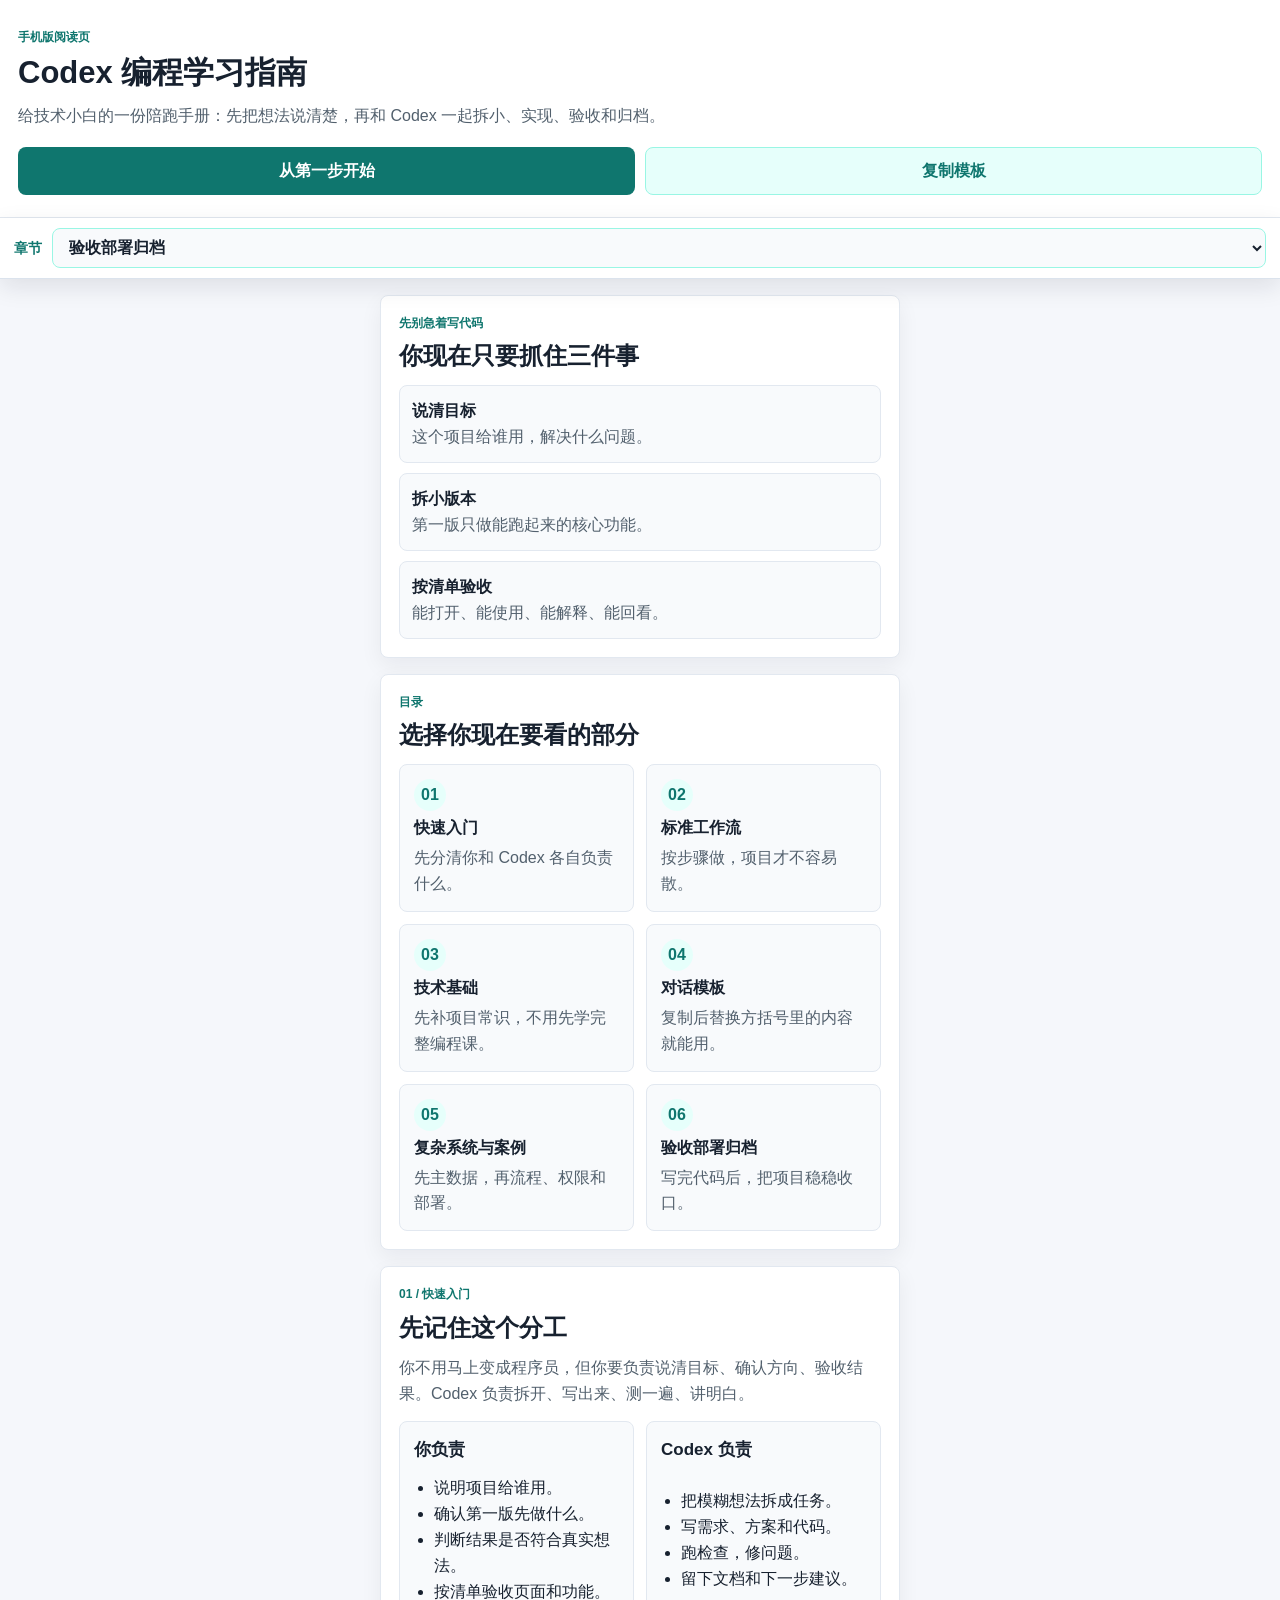
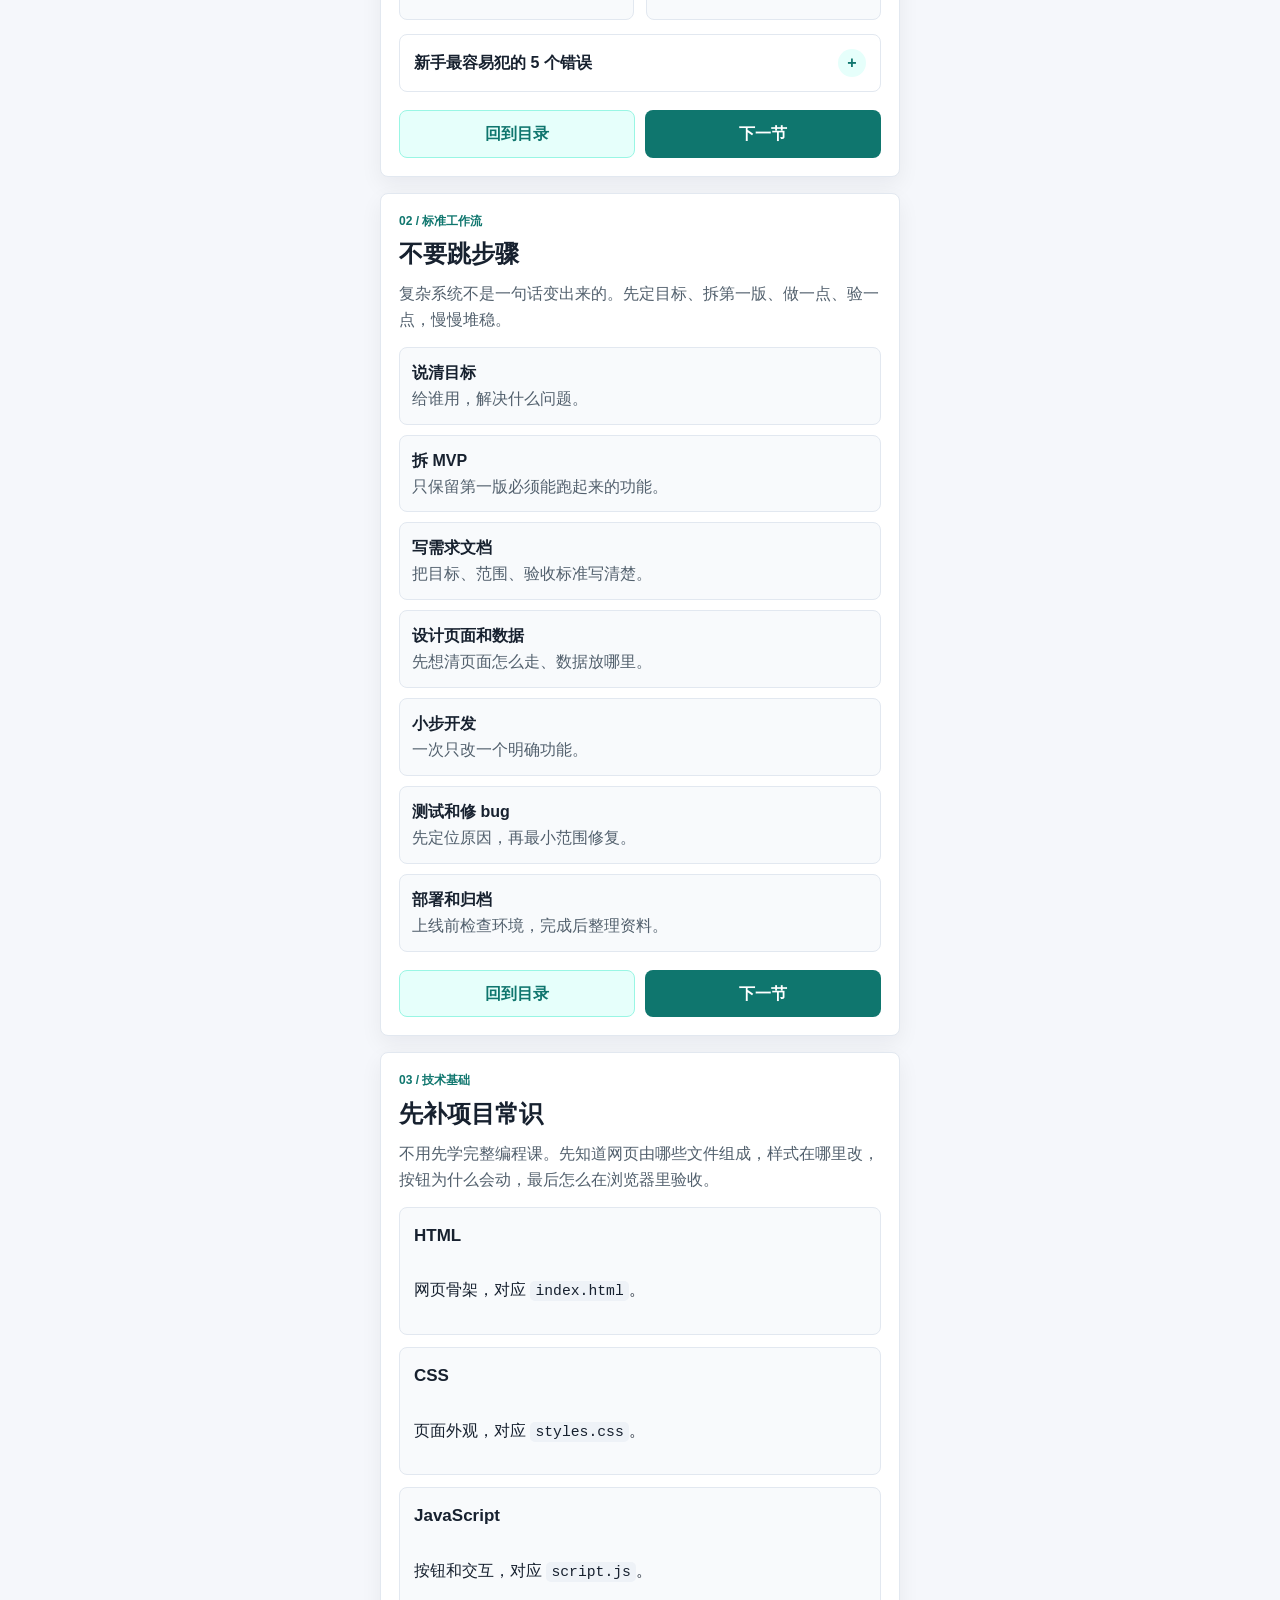
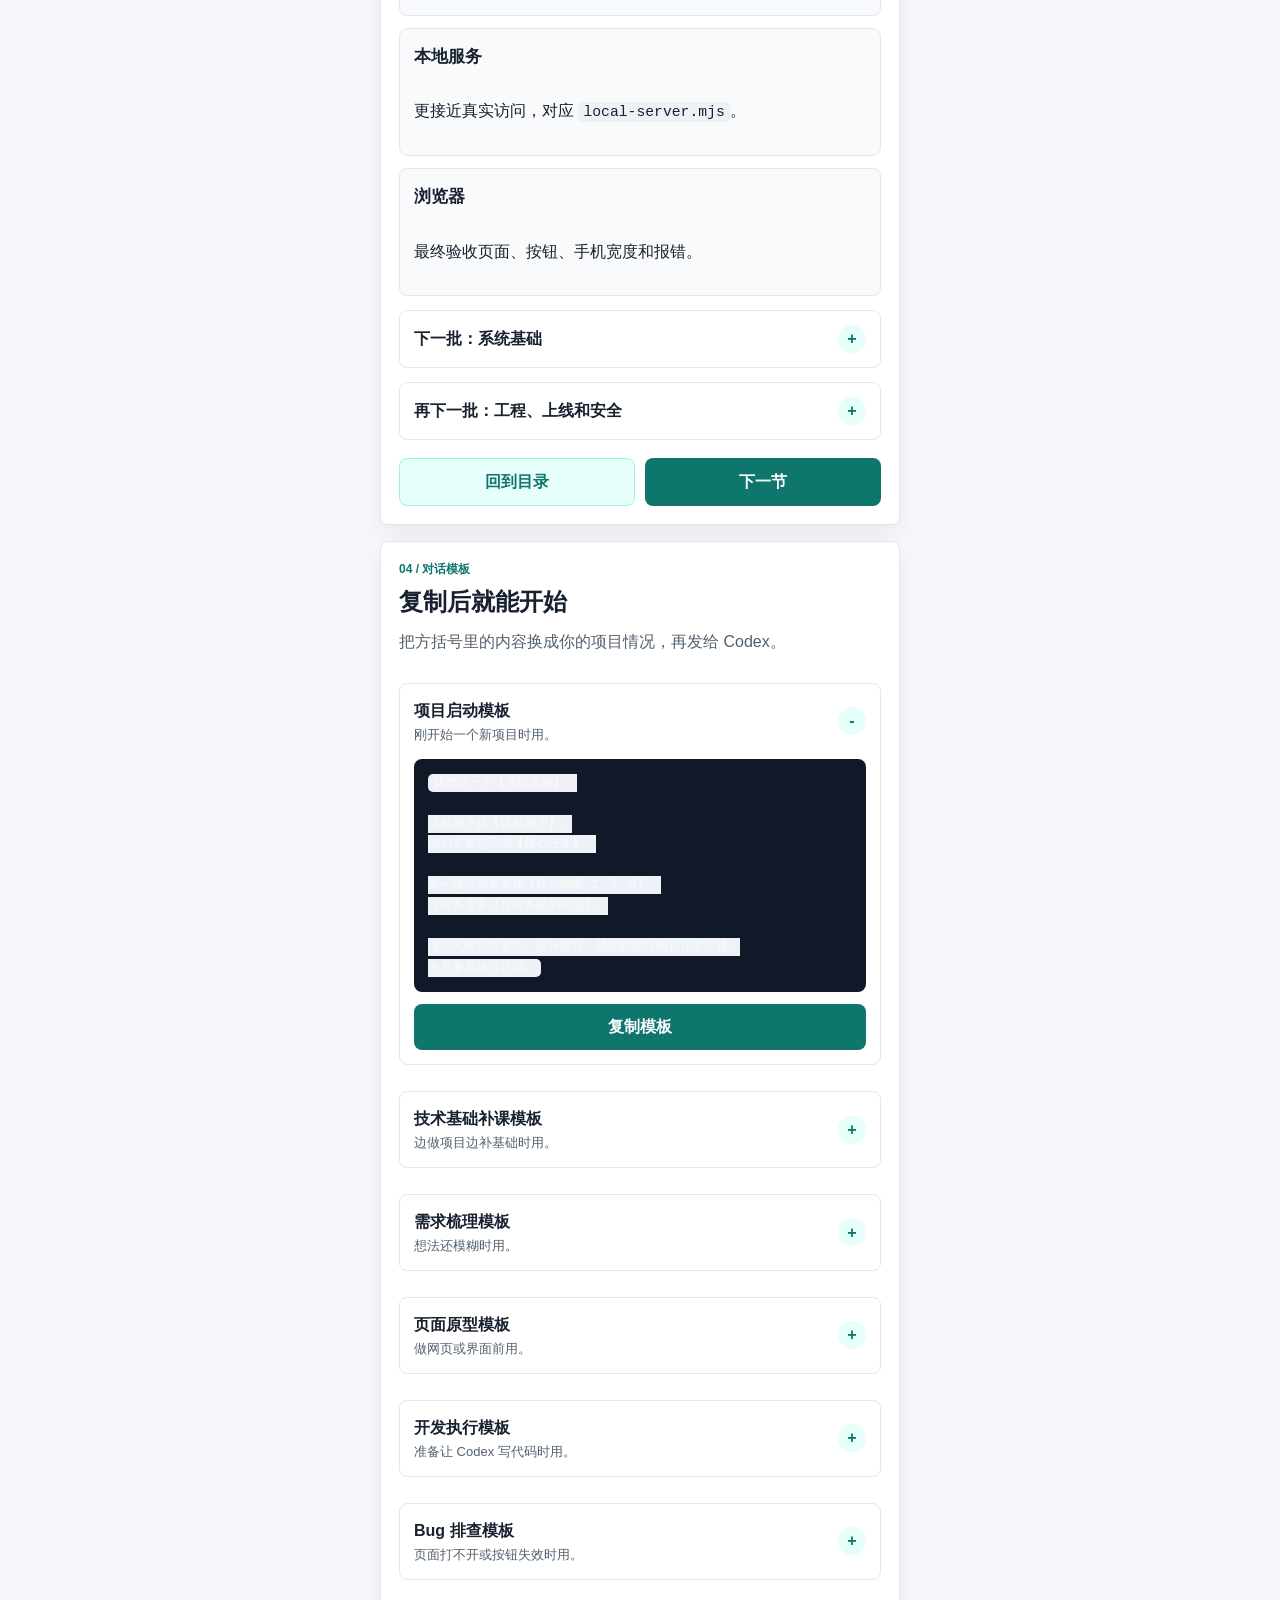
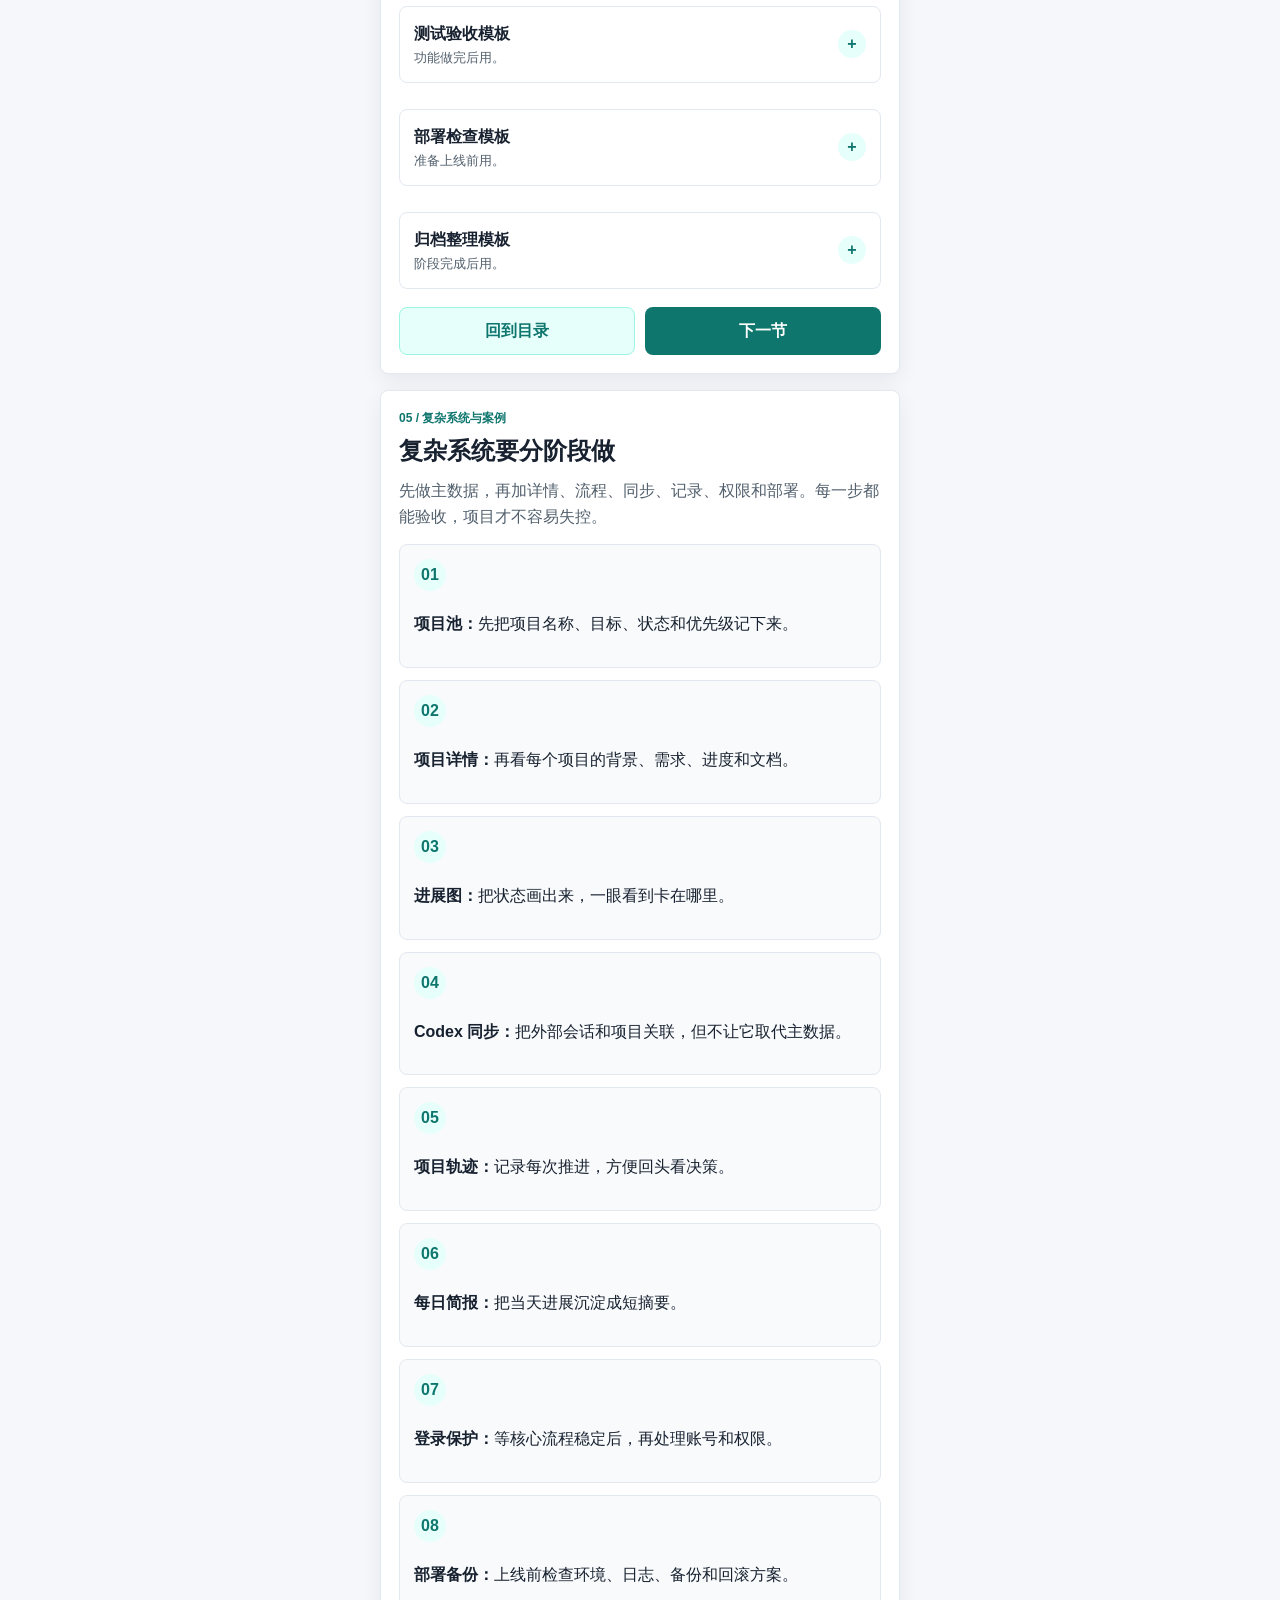
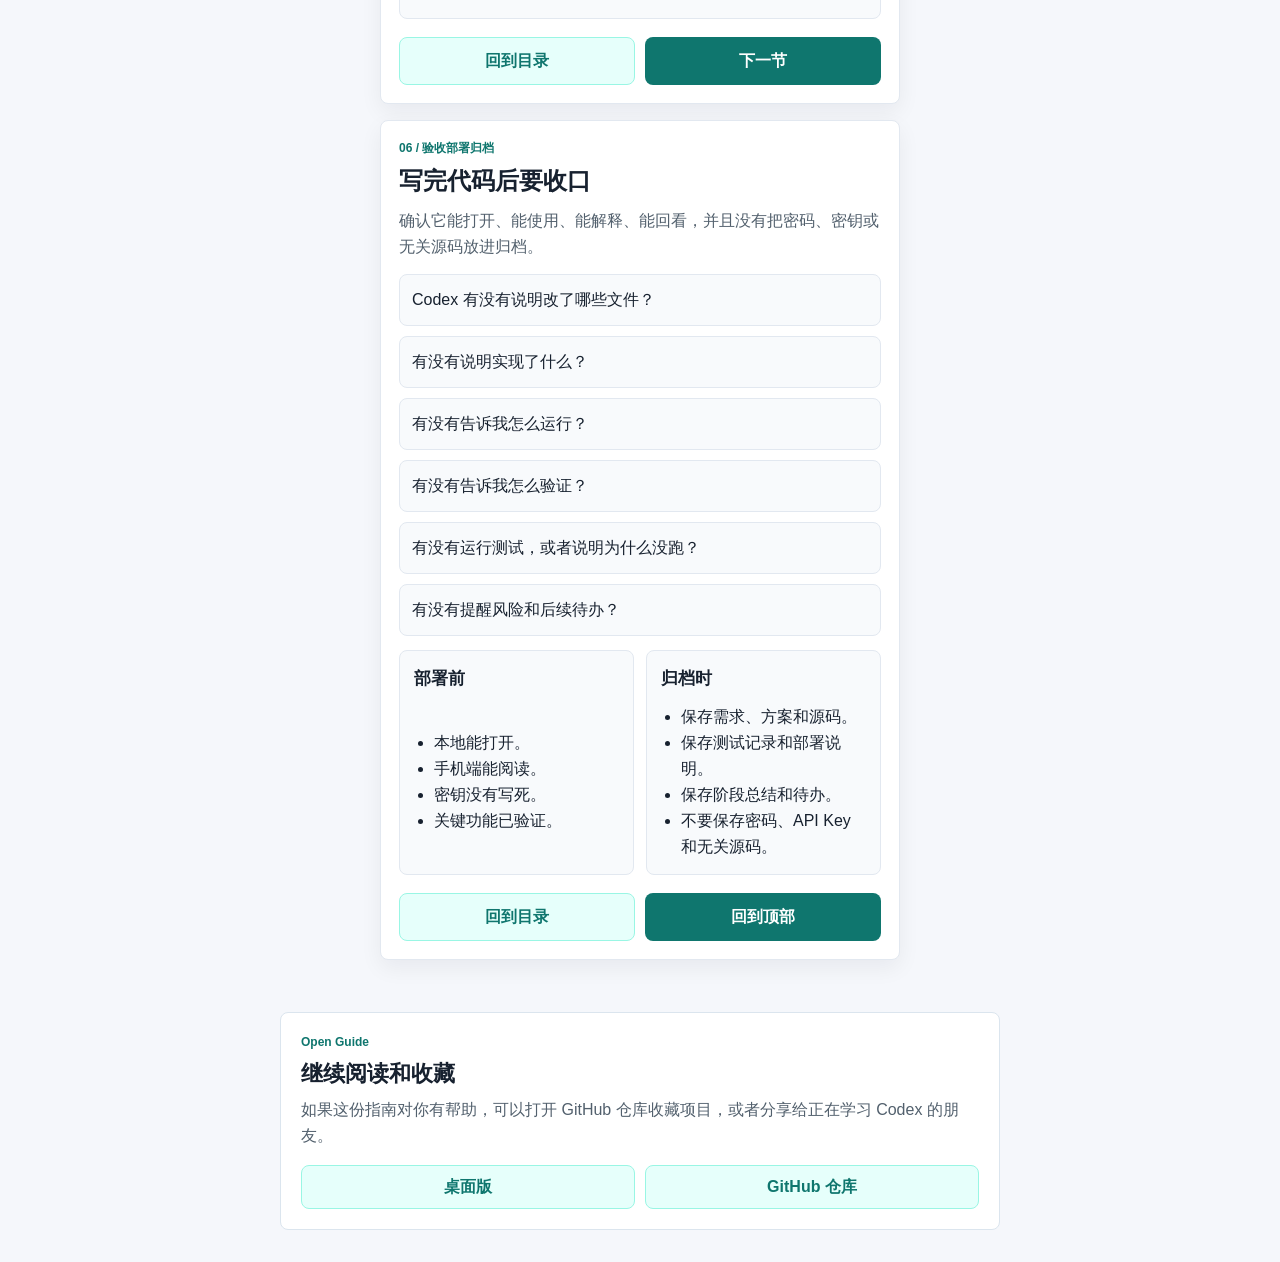
==== commit 1186c12b: "Improve GitHub discovery entry points" ====
--- a/mobile.html
+++ b/mobile.html
@@ -4,6 +4,11 @@
   <meta charset="utf-8">
   <meta name="viewport" content="width=device-width, initial-scale=1">
   <title>手机版 - Codex 编程学习指南</title>
+  <meta name="description" content="手机版 Codex 编程学习指南，给技术小白看的 AI 编程协作手册。">
+  <meta property="og:title" content="手机版 - Codex 编程学习指南">
+  <meta property="og:description" content="不会编程，也可以用 Codex 做网页、工具和复杂系统。">
+  <meta property="og:type" content="website">
+  <meta property="og:url" content="https://chenqianzzhh.github.io/codex-guide-v1/mobile.html">
   <link rel="stylesheet" href="mobile.css">
 </head>
 <body>
@@ -337,6 +342,16 @@
     </section>
   </main>
 
+  <footer class="mobile-footer">
+    <p class="eyebrow">Open Guide</p>
+    <h2>继续阅读和收藏</h2>
+    <p>如果这份指南对你有帮助，可以打开 GitHub 仓库收藏项目，或者分享给正在学习 Codex 的朋友。</p>
+    <div class="footer-actions">
+      <a href="https://chenqianzzhh.github.io/codex-guide-v1/">桌面版</a>
+      <a href="https://github.com/chenqianzzhh/codex-guide-v1">GitHub 仓库</a>
+    </div>
+  </footer>
+
   <script src="mobile.js"></script>
 </body>
 </html>
--- a/mobile.css
+++ b/mobile.css
@@ -318,6 +318,51 @@
   margin: 0 14px 14px;
 }
 
+.mobile-footer {
+  width: min(100% - 28px, 720px);
+  margin: 0 auto 28px;
+  padding: 20px;
+  border: 1px solid #dbe5ee;
+  border-radius: 8px;
+  background: #ffffff;
+}
+
+.mobile-footer h2 {
+  margin: 0;
+  font-size: 22px;
+  line-height: 1.25;
+}
+
+.mobile-footer p:not(.eyebrow) {
+  margin: 10px 0 0;
+  color: #52606d;
+}
+
+.footer-actions {
+  display: grid;
+  grid-template-columns: repeat(2, minmax(0, 1fr));
+  gap: 10px;
+  margin-top: 16px;
+}
+
+.footer-actions a {
+  display: inline-flex;
+  align-items: center;
+  justify-content: center;
+  min-height: 42px;
+  padding: 8px 12px;
+  border: 1px solid #99f6e4;
+  border-radius: 8px;
+  color: #0f766e;
+  background: #e6fffb;
+  font-weight: 900;
+  text-align: center;
+}
+
+.footer-actions a:focus-visible {
+  outline: 3px solid #99f6e4;
+}
+
 @media (min-width: 560px) {
   .mini-grid,
   .directory-grid {
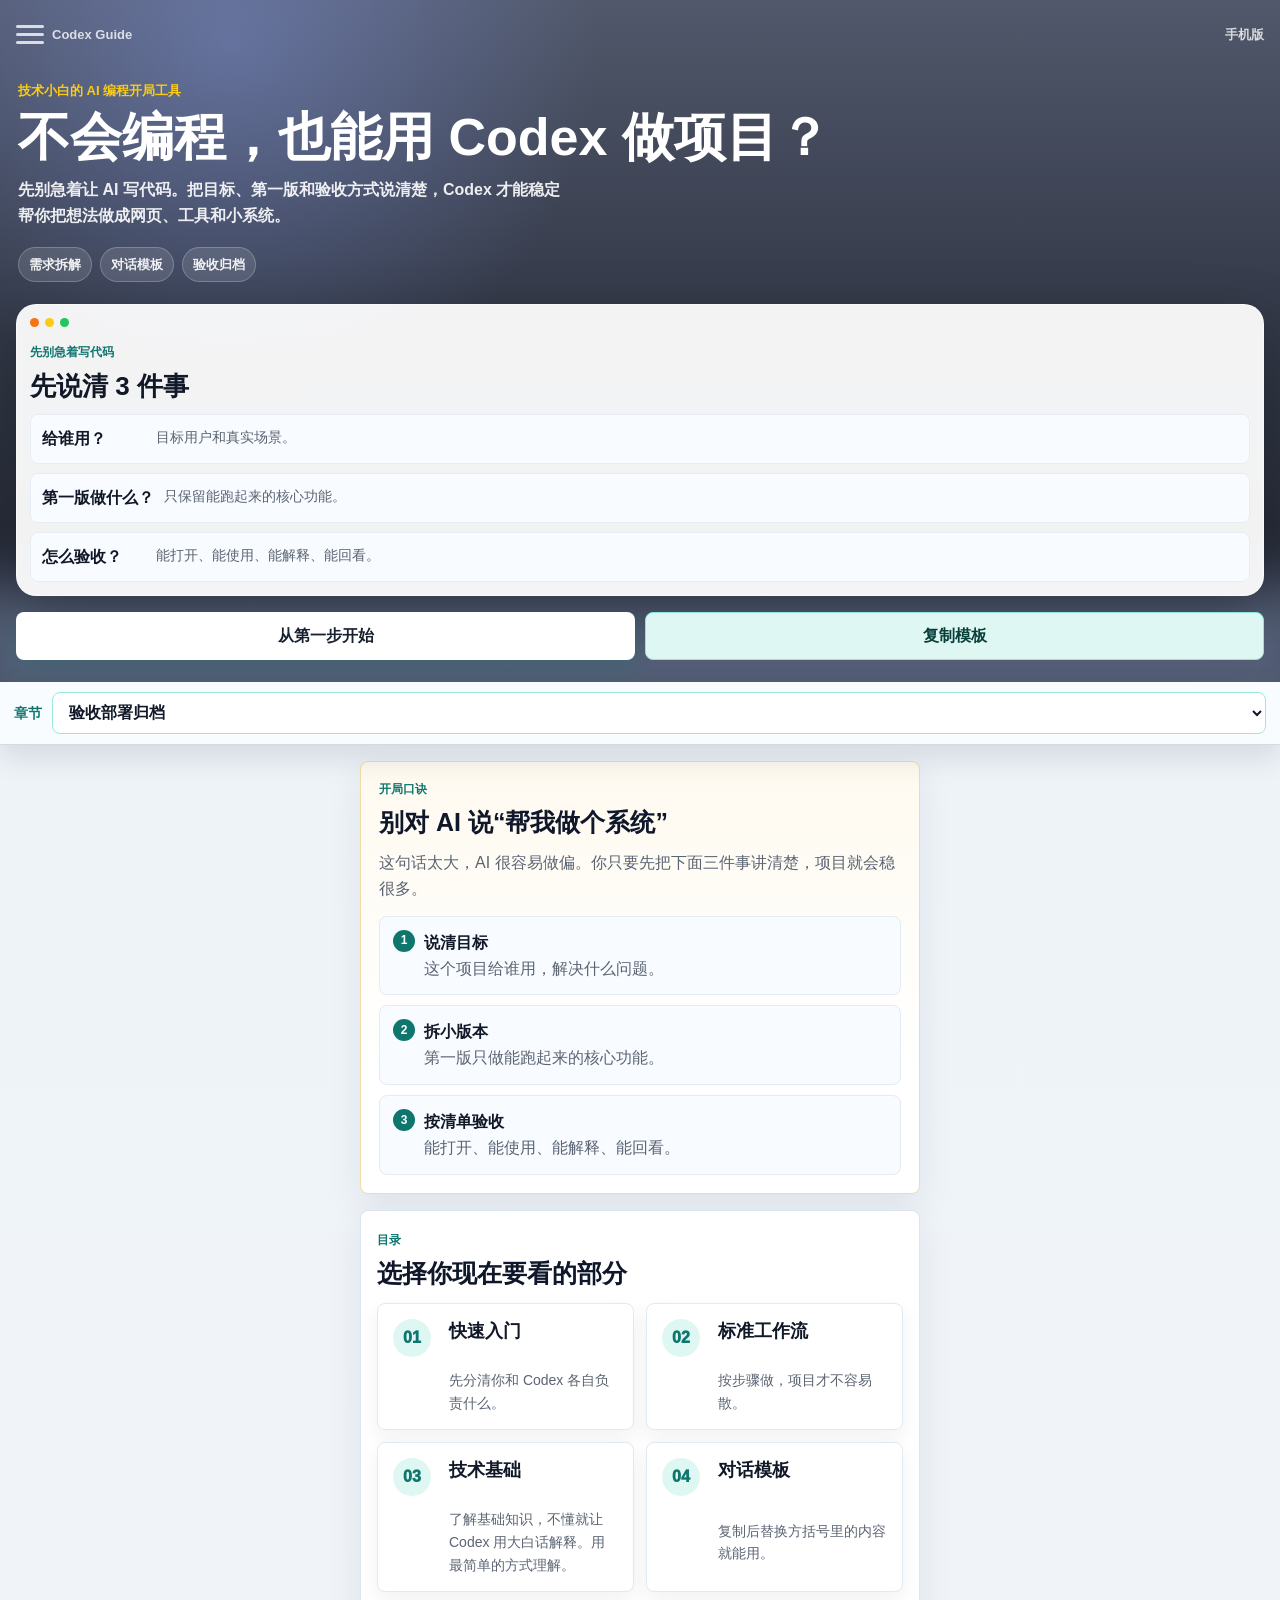
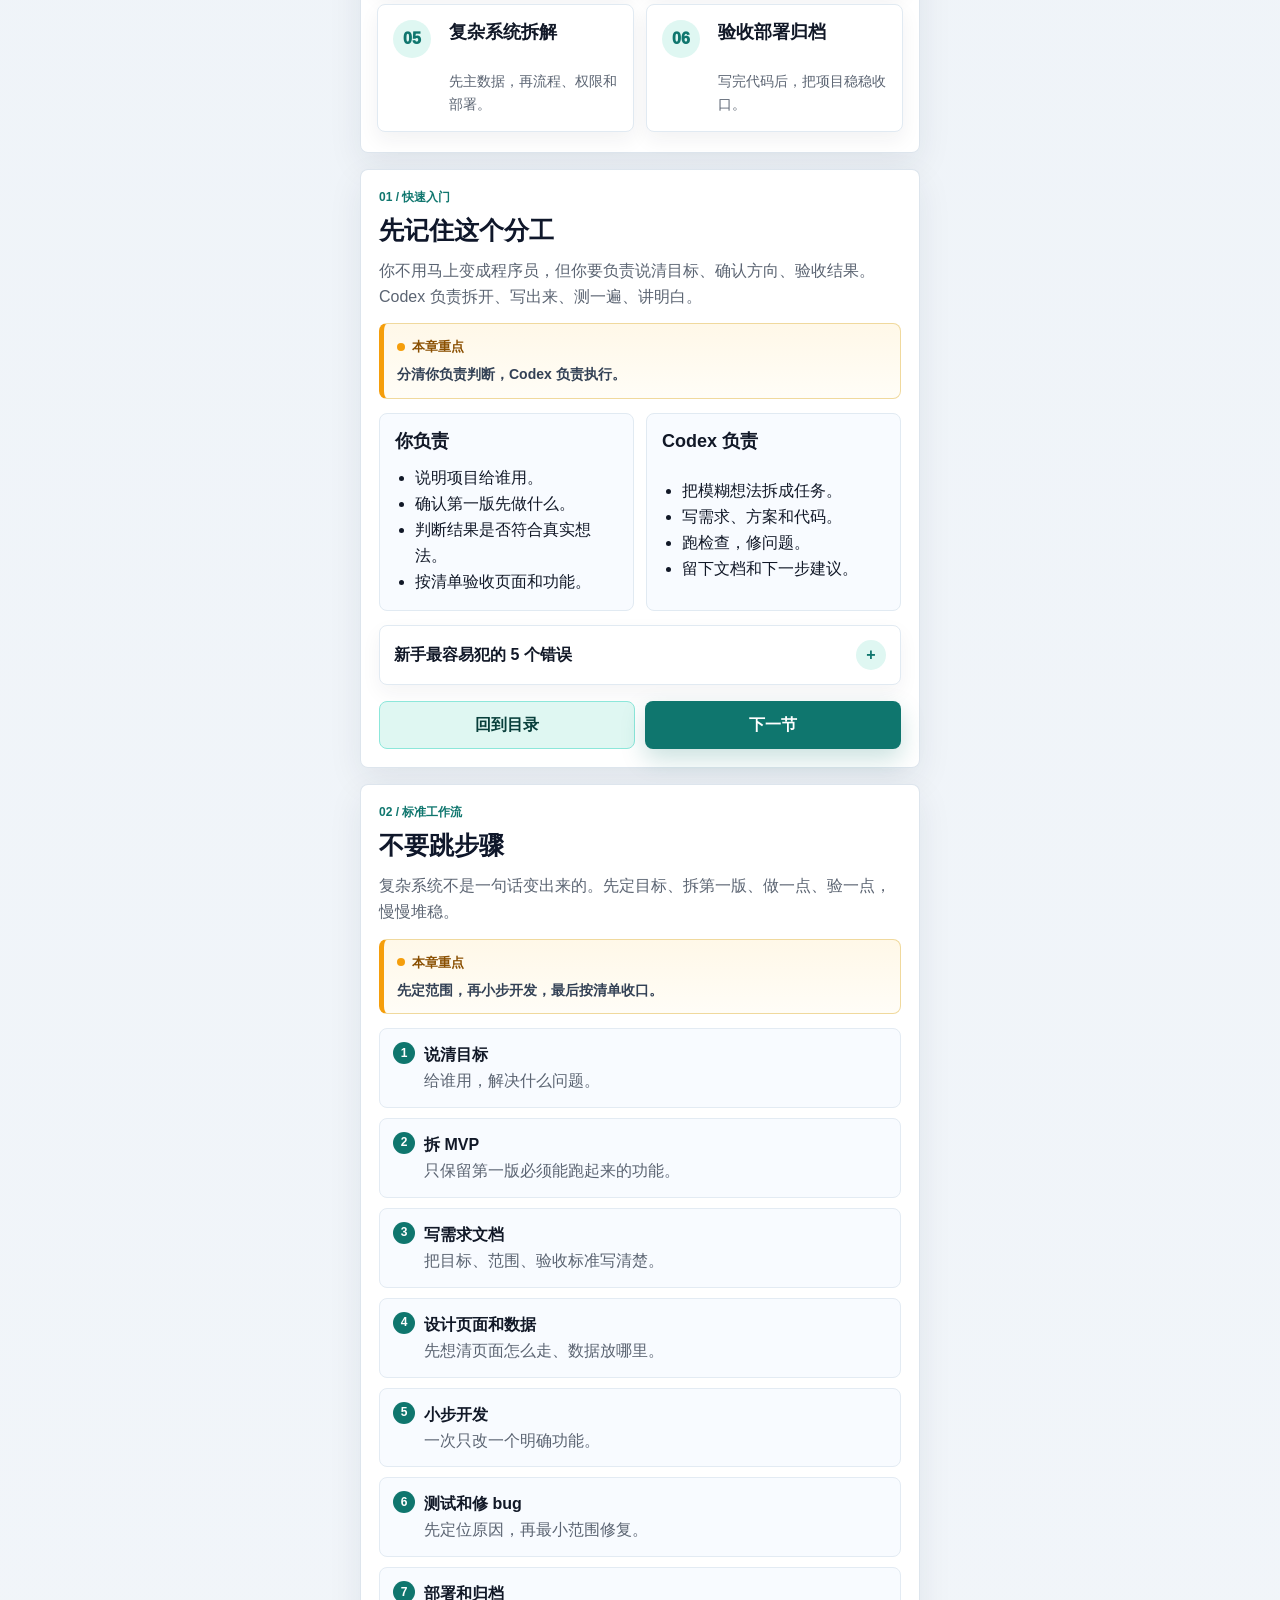
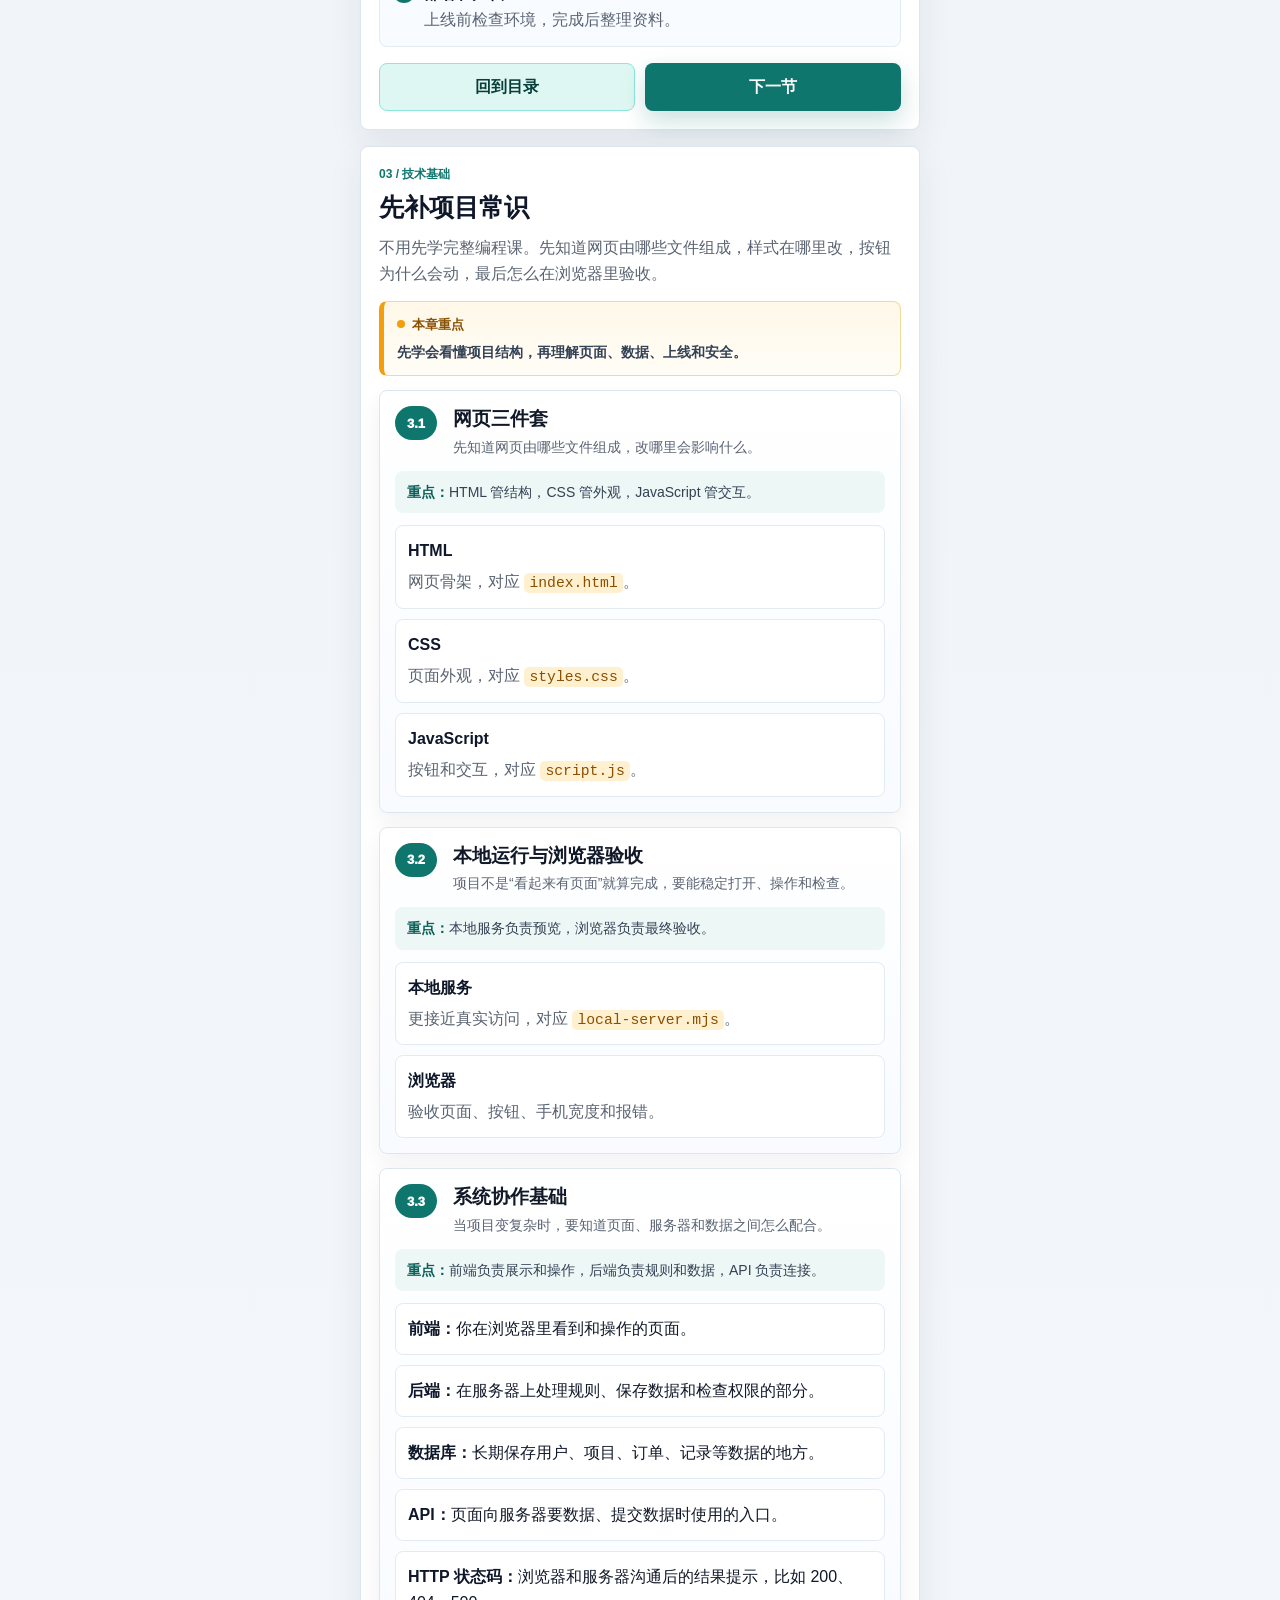
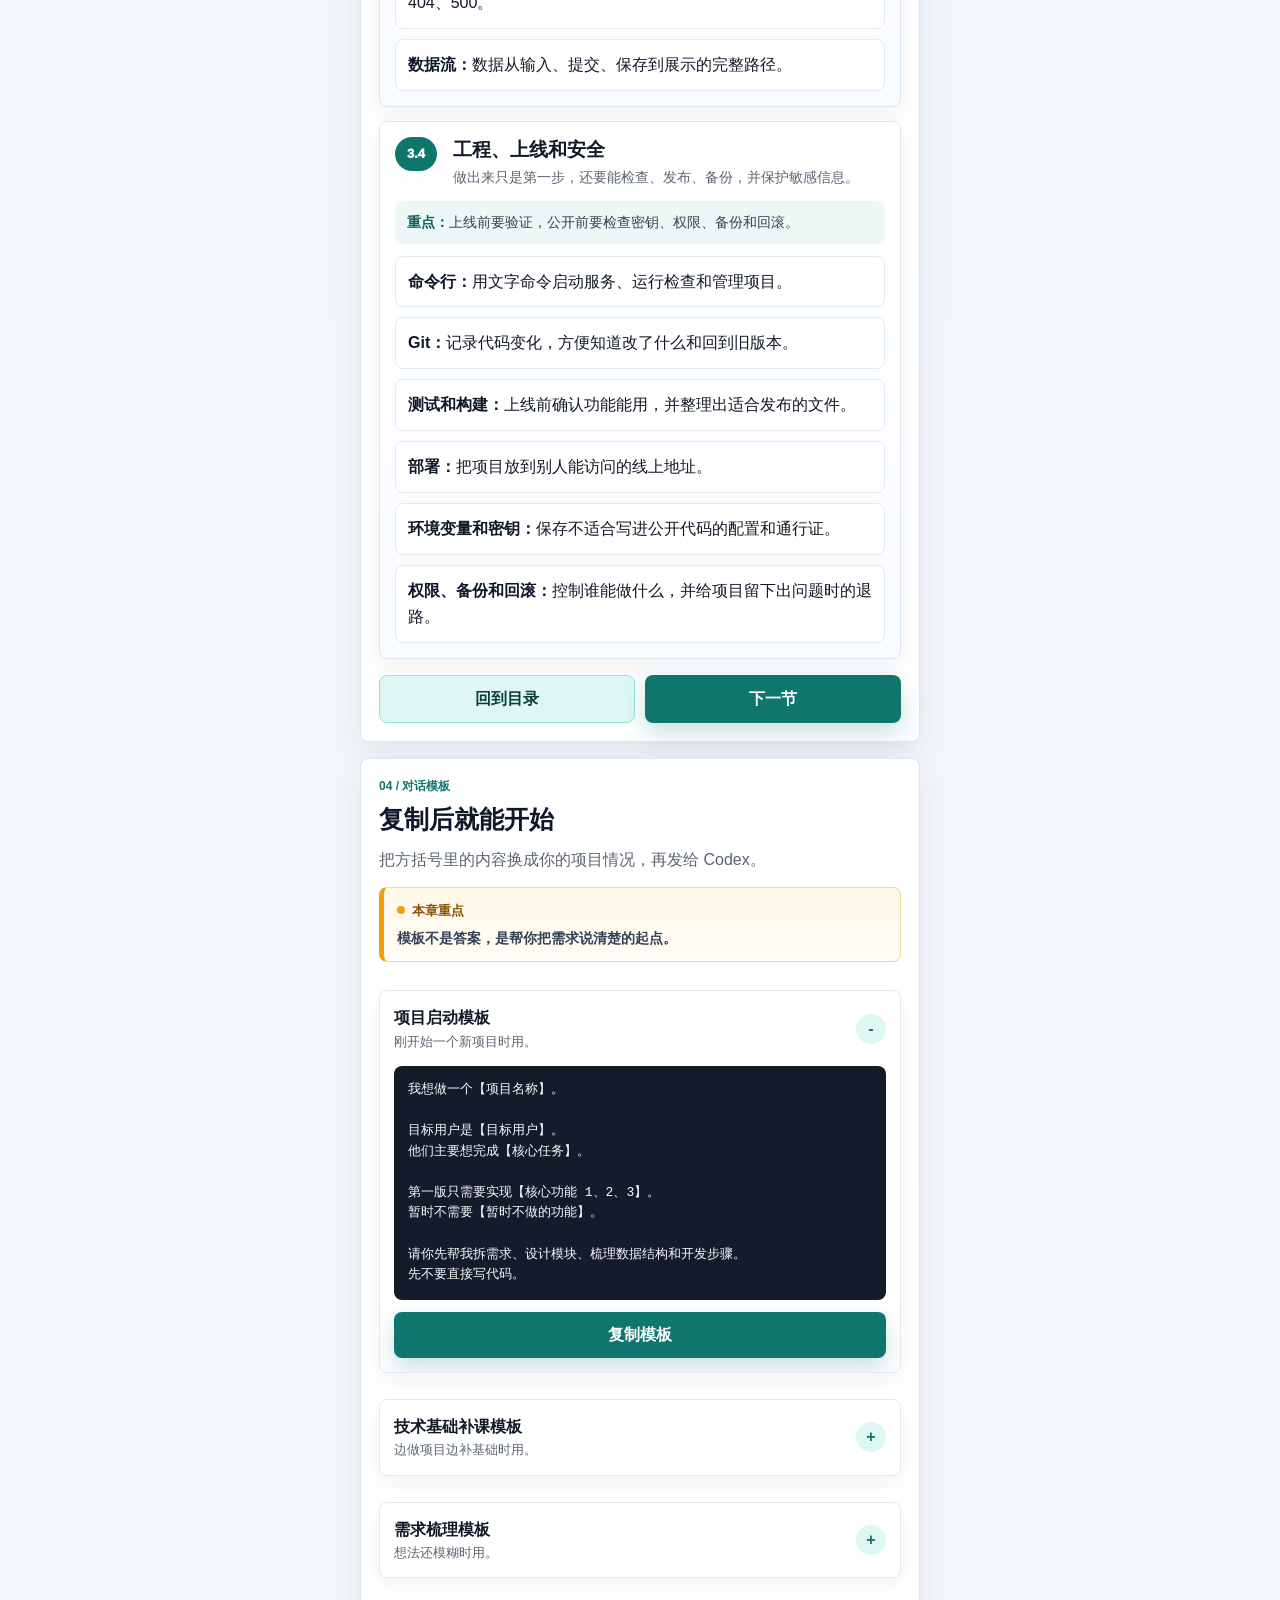
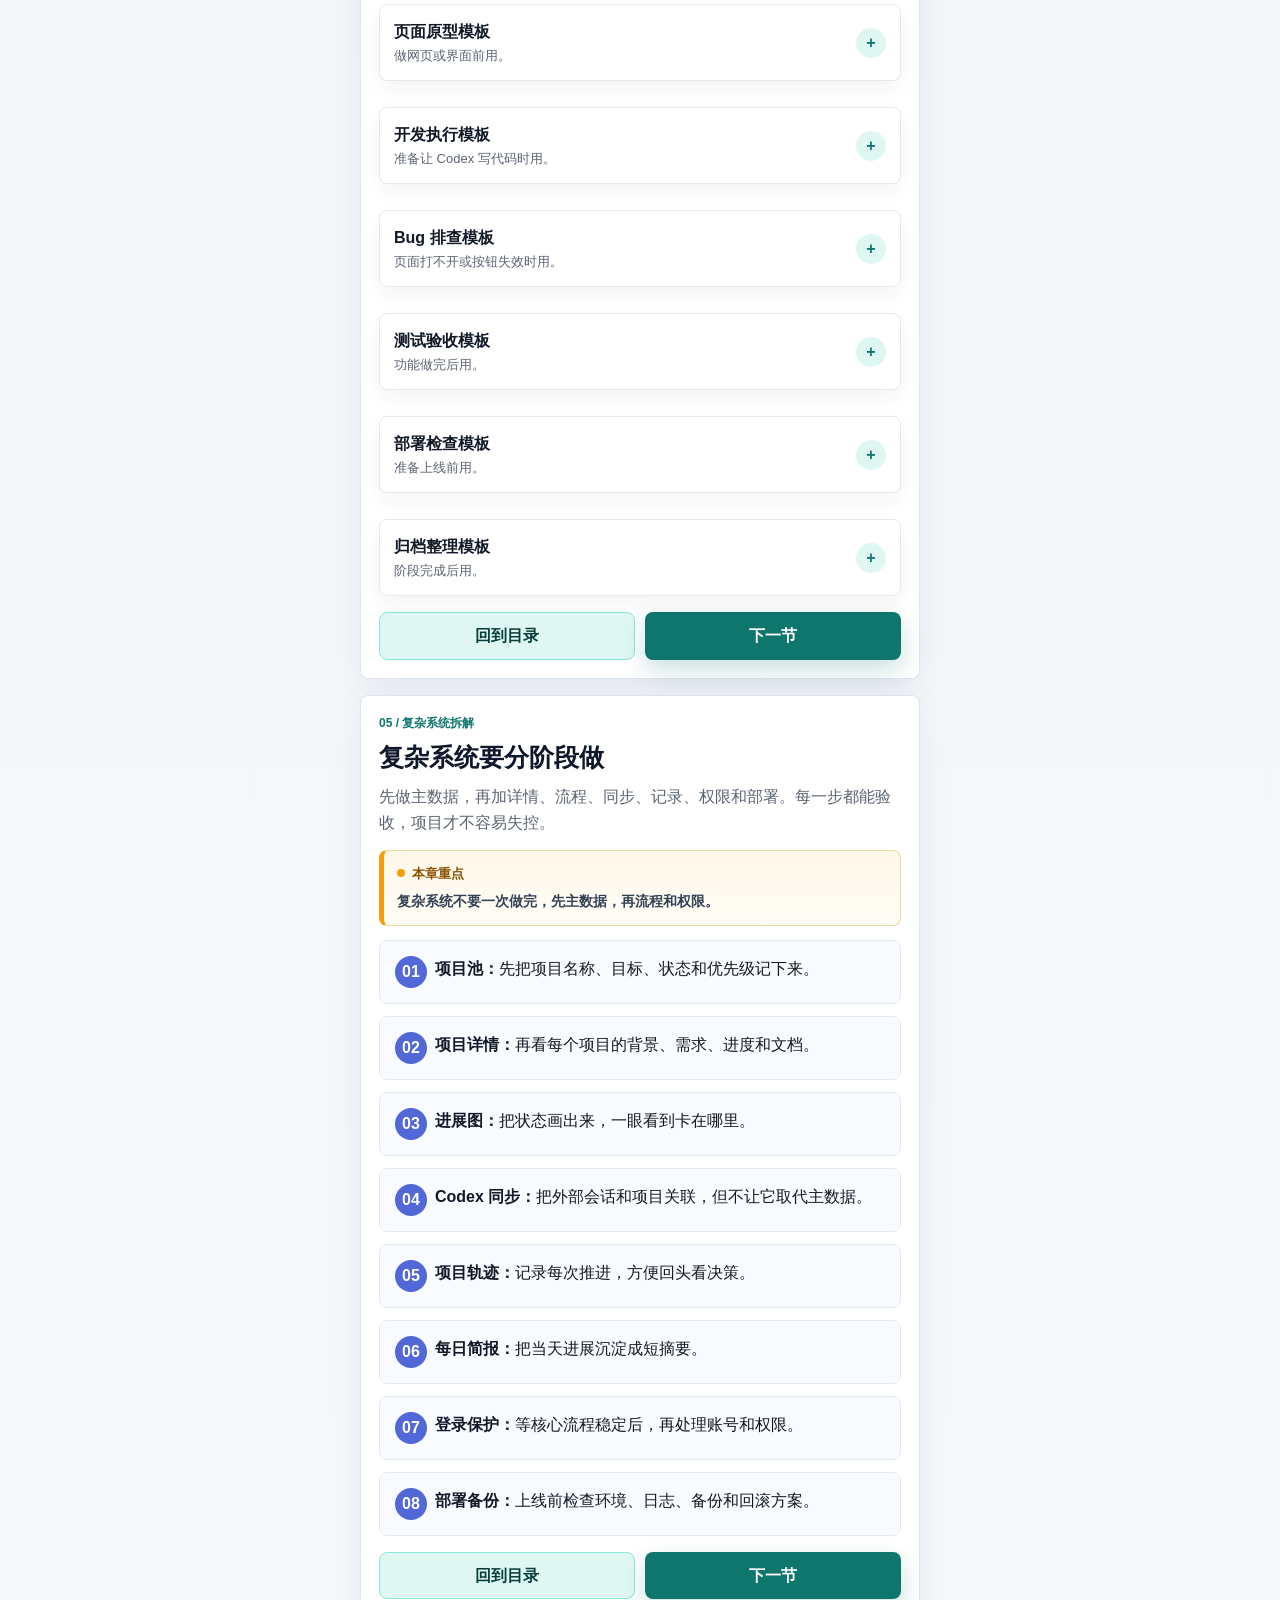
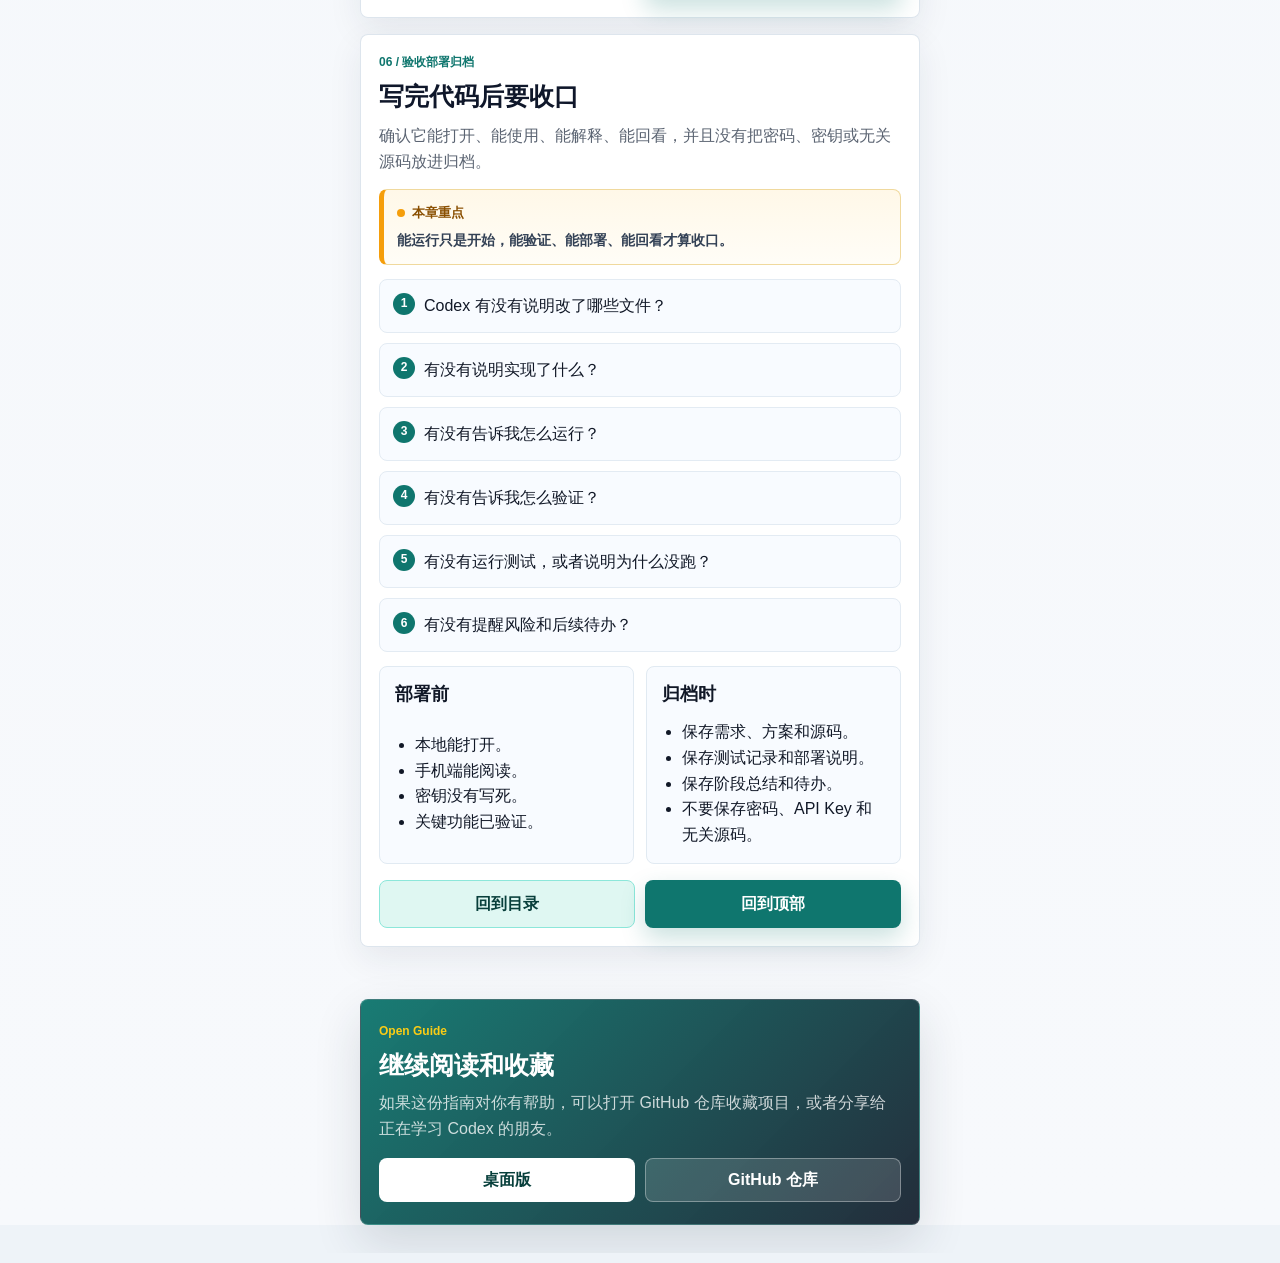
==== commit 65d87a61: "Refine guide layout and remove specific case study" ====
--- a/mobile.html
+++ b/mobile.html
@@ -13,9 +13,36 @@
 </head>
 <body>
   <header class="mobile-hero" id="top">
-    <p class="eyebrow">手机版阅读页</p>
-    <h1>Codex 编程学习指南</h1>
-    <p>给技术小白的一份陪跑手册：先把想法说清楚，再和 Codex 一起拆小、实现、验收和归档。</p>
+    <div class="hero-topbar" aria-label="页面信息">
+      <span>Codex Guide</span>
+      <span>手机版</span>
+    </div>
+    <div class="hero-copy">
+      <p class="eyebrow">技术小白的 AI 编程开局工具</p>
+      <h1>不会编程，也能用 Codex 做项目？</h1>
+      <p>先别急着让 AI 写代码。把目标、第一版和验收方式说清楚，Codex 才能稳定帮你把想法做成网页、工具和小系统。</p>
+      <div class="hero-meta" aria-label="指南内容摘要">
+        <span>需求拆解</span>
+        <span>对话模板</span>
+        <span>验收归档</span>
+      </div>
+    </div>
+    <div class="hero-preview" aria-labelledby="hero-preview-title">
+      <div class="preview-window">
+        <div class="preview-toolbar">
+          <span></span>
+          <span></span>
+          <span></span>
+        </div>
+        <p class="eyebrow">先别急着写代码</p>
+        <h2 id="hero-preview-title">先说清 3 件事</h2>
+        <ol class="preview-list">
+          <li><strong>给谁用？</strong><span>目标用户和真实场景。</span></li>
+          <li><strong>第一版做什么？</strong><span>只保留能跑起来的核心功能。</span></li>
+          <li><strong>怎么验收？</strong><span>能打开、能使用、能解释、能回看。</span></li>
+        </ol>
+      </div>
+    </div>
     <div class="hero-actions">
       <a href="#start">从第一步开始</a>
       <a href="#templates">复制模板</a>
@@ -29,15 +56,16 @@
       <option value="#workflow">标准工作流</option>
       <option value="#basics">技术基础</option>
       <option value="#templates">对话模板</option>
-      <option value="#case">复杂系统与案例</option>
+      <option value="#case">复杂系统拆解</option>
       <option value="#ship">验收部署归档</option>
     </select>
   </nav>
 
   <main>
     <section class="focus-card" aria-labelledby="three-things">
-      <p class="eyebrow">先别急着写代码</p>
-      <h2 id="three-things">你现在只要抓住三件事</h2>
+      <p class="eyebrow">开局口诀</p>
+      <h2 id="three-things">别对 AI 说“帮我做个系统”</h2>
+      <p class="lead">这句话太大，AI 很容易做偏。你只要先把下面三件事讲清楚，项目就会稳很多。</p>
       <ol class="focus-list">
         <li><strong>说清目标</strong><span>这个项目给谁用，解决什么问题。</span></li>
         <li><strong>拆小版本</strong><span>第一版只做能跑起来的核心功能。</span></li>
@@ -51,9 +79,9 @@
       <div class="directory-grid">
         <a href="#start"><span>01</span><strong>快速入门</strong><em>先分清你和 Codex 各自负责什么。</em></a>
         <a href="#workflow"><span>02</span><strong>标准工作流</strong><em>按步骤做，项目才不容易散。</em></a>
-        <a href="#basics"><span>03</span><strong>技术基础</strong><em>先补项目常识，不用先学完整编程课。</em></a>
+        <a href="#basics"><span>03</span><strong>技术基础</strong><em>了解基础知识，不懂就让 Codex 用大白话解释。用最简单的方式理解。</em></a>
         <a href="#templates"><span>04</span><strong>对话模板</strong><em>复制后替换方括号里的内容就能用。</em></a>
-        <a href="#case"><span>05</span><strong>复杂系统与案例</strong><em>先主数据，再流程、权限和部署。</em></a>
+        <a href="#case"><span>05</span><strong>复杂系统拆解</strong><em>先主数据，再流程、权限和部署。</em></a>
         <a href="#ship"><span>06</span><strong>验收部署归档</strong><em>写完代码后，把项目稳稳收口。</em></a>
       </div>
     </section>
@@ -62,6 +90,10 @@
       <p class="eyebrow">01 / 快速入门</p>
       <h2>先记住这个分工</h2>
       <p class="lead">你不用马上变成程序员，但你要负责说清目标、确认方向、验收结果。Codex 负责拆开、写出来、测一遍、讲明白。</p>
+      <div class="chapter-points" aria-label="本章重点">
+        <strong>本章重点</strong>
+        <span>分清你负责判断，Codex 负责执行。</span>
+      </div>
       <div class="mini-grid">
         <article>
           <h3>你负责</h3>
@@ -99,6 +131,10 @@
       <p class="eyebrow">02 / 标准工作流</p>
       <h2>不要跳步骤</h2>
       <p class="lead">复杂系统不是一句话变出来的。先定目标、拆第一版、做一点、验一点，慢慢堆稳。</p>
+      <div class="chapter-points" aria-label="本章重点">
+        <strong>本章重点</strong>
+        <span>先定范围，再小步开发，最后按清单收口。</span>
+      </div>
       <ol class="step-list">
         <li><strong>说清目标</strong><span>给谁用，解决什么问题。</span></li>
         <li><strong>拆 MVP</strong><span>只保留第一版必须能跑起来的功能。</span></li>
@@ -115,35 +151,80 @@
       <p class="eyebrow">03 / 技术基础</p>
       <h2>先补项目常识</h2>
       <p class="lead">不用先学完整编程课。先知道网页由哪些文件组成，样式在哪里改，按钮为什么会动，最后怎么在浏览器里验收。</p>
-      <div class="basics-list">
-        <article><h3>HTML</h3><p>网页骨架，对应 <code>index.html</code>。</p></article>
-        <article><h3>CSS</h3><p>页面外观，对应 <code>styles.css</code>。</p></article>
-        <article><h3>JavaScript</h3><p>按钮和交互，对应 <code>script.js</code>。</p></article>
-        <article><h3>本地服务</h3><p>更接近真实访问，对应 <code>local-server.mjs</code>。</p></article>
-        <article><h3>浏览器</h3><p>最终验收页面、按钮、手机宽度和报错。</p></article>
-      </div>
-      <details class="mobile-details">
-        <summary>下一批：系统基础</summary>
-        <div class="mistake-list">
-          <p><strong>前端：</strong>你在浏览器里看到和操作的页面。</p>
-          <p><strong>后端：</strong>在服务器上处理规则、保存数据和检查权限的部分。</p>
-          <p><strong>数据库：</strong>长期保存用户、项目、订单、记录等数据的地方。</p>
-          <p><strong>API：</strong>页面向服务器要数据、提交数据时使用的入口。</p>
-          <p><strong>HTTP 状态码：</strong>浏览器和服务器沟通后的结果提示，比如 200、404、500。</p>
-          <p><strong>数据流：</strong>数据从输入、提交、保存到展示的完整路径。</p>
-        </div>
-      </details>
-      <details class="mobile-details">
-        <summary>再下一批：工程、上线和安全</summary>
-        <div class="mistake-list">
-          <p><strong>命令行：</strong>用文字命令启动服务、运行检查和管理项目。</p>
-          <p><strong>Git：</strong>记录代码变化，方便知道改了什么和回到旧版本。</p>
-          <p><strong>测试和构建：</strong>上线前确认功能能用，并整理出适合发布的文件。</p>
-          <p><strong>部署：</strong>把项目放到别人能访问的线上地址。</p>
-          <p><strong>环境变量和密钥：</strong>保存不适合写进公开代码的配置和通行证。</p>
-          <p><strong>权限、备份和回滚：</strong>控制谁能做什么，并给项目留下出问题时的退路。</p>
-        </div>
-      </details>
+      <div class="chapter-points" aria-label="本章重点">
+        <strong>本章重点</strong>
+        <span>先学会看懂项目结构，再理解页面、数据、上线和安全。</span>
+      </div>
+      <div class="learning-path">
+        <article class="learning-chapter">
+          <div class="chapter-heading">
+            <span>3.1</span>
+            <div>
+              <h3>网页三件套</h3>
+              <p>先知道网页由哪些文件组成，改哪里会影响什么。</p>
+            </div>
+          </div>
+          <p class="focus-mark"><strong>重点：</strong>HTML 管结构，CSS 管外观，JavaScript 管交互。</p>
+          <div class="concept-grid">
+            <article><h4>HTML</h4><p>网页骨架，对应 <code>index.html</code>。</p></article>
+            <article><h4>CSS</h4><p>页面外观，对应 <code>styles.css</code>。</p></article>
+            <article><h4>JavaScript</h4><p>按钮和交互，对应 <code>script.js</code>。</p></article>
+          </div>
+        </article>
+
+        <article class="learning-chapter">
+          <div class="chapter-heading">
+            <span>3.2</span>
+            <div>
+              <h3>本地运行与浏览器验收</h3>
+              <p>项目不是“看起来有页面”就算完成，要能稳定打开、操作和检查。</p>
+            </div>
+          </div>
+          <p class="focus-mark"><strong>重点：</strong>本地服务负责预览，浏览器负责最终验收。</p>
+          <div class="concept-grid">
+            <article><h4>本地服务</h4><p>更接近真实访问，对应 <code>local-server.mjs</code>。</p></article>
+            <article><h4>浏览器</h4><p>验收页面、按钮、手机宽度和报错。</p></article>
+          </div>
+        </article>
+
+        <article class="learning-chapter">
+          <div class="chapter-heading">
+            <span>3.3</span>
+            <div>
+              <h3>系统协作基础</h3>
+              <p>当项目变复杂时，要知道页面、服务器和数据之间怎么配合。</p>
+            </div>
+          </div>
+          <p class="focus-mark"><strong>重点：</strong>前端负责展示和操作，后端负责规则和数据，API 负责连接。</p>
+          <div class="concept-list">
+            <p><strong>前端：</strong>你在浏览器里看到和操作的页面。</p>
+            <p><strong>后端：</strong>在服务器上处理规则、保存数据和检查权限的部分。</p>
+            <p><strong>数据库：</strong>长期保存用户、项目、订单、记录等数据的地方。</p>
+            <p><strong>API：</strong>页面向服务器要数据、提交数据时使用的入口。</p>
+            <p><strong>HTTP 状态码：</strong>浏览器和服务器沟通后的结果提示，比如 200、404、500。</p>
+            <p><strong>数据流：</strong>数据从输入、提交、保存到展示的完整路径。</p>
+          </div>
+        </article>
+
+        <article class="learning-chapter">
+          <div class="chapter-heading">
+            <span>3.4</span>
+            <div>
+              <h3>工程、上线和安全</h3>
+              <p>做出来只是第一步，还要能检查、发布、备份，并保护敏感信息。</p>
+            </div>
+          </div>
+          <p class="focus-mark"><strong>重点：</strong>上线前要验证，公开前要检查密钥、权限、备份和回滚。</p>
+          <div class="concept-list">
+            <p><strong>命令行：</strong>用文字命令启动服务、运行检查和管理项目。</p>
+            <p><strong>Git：</strong>记录代码变化，方便知道改了什么和回到旧版本。</p>
+            <p><strong>测试和构建：</strong>上线前确认功能能用，并整理出适合发布的文件。</p>
+            <p><strong>部署：</strong>把项目放到别人能访问的线上地址。</p>
+            <p><strong>环境变量和密钥：</strong>保存不适合写进公开代码的配置和通行证。</p>
+            <p><strong>权限、备份和回滚：</strong>控制谁能做什么，并给项目留下出问题时的退路。</p>
+          </div>
+        </article>
+      </div>
       <div class="section-actions"><a href="#directory">回到目录</a><a href="#templates">下一节</a></div>
     </section>
 
@@ -151,6 +232,10 @@
       <p class="eyebrow">04 / 对话模板</p>
       <h2>复制后就能开始</h2>
       <p class="lead">把方括号里的内容换成你的项目情况，再发给 Codex。</p>
+      <div class="chapter-points" aria-label="本章重点">
+        <strong>本章重点</strong>
+        <span>模板不是答案，是帮你把需求说清楚的起点。</span>
+      </div>
       <div class="template-list">
         <details class="template-card" open>
           <summary><span><strong>项目启动模板</strong><em>刚开始一个新项目时用。</em></span></summary>
@@ -290,9 +375,13 @@
     </section>
 
     <section class="mobile-section" id="case">
-      <p class="eyebrow">05 / 复杂系统与案例</p>
+      <p class="eyebrow">05 / 复杂系统拆解</p>
       <h2>复杂系统要分阶段做</h2>
       <p class="lead">先做主数据，再加详情、流程、同步、记录、权限和部署。每一步都能验收，项目才不容易失控。</p>
+      <div class="chapter-points" aria-label="本章重点">
+        <strong>本章重点</strong>
+        <span>复杂系统不要一次做完，先主数据，再流程和权限。</span>
+      </div>
       <div class="stage-list">
         <article><span>01</span><p><strong>项目池：</strong>先把项目名称、目标、状态和优先级记下来。</p></article>
         <article><span>02</span><p><strong>项目详情：</strong>再看每个项目的背景、需求、进度和文档。</p></article>
@@ -310,6 +399,10 @@
       <p class="eyebrow">06 / 验收部署归档</p>
       <h2>写完代码后要收口</h2>
       <p class="lead">确认它能打开、能使用、能解释、能回看，并且没有把密码、密钥或无关源码放进归档。</p>
+      <div class="chapter-points" aria-label="本章重点">
+        <strong>本章重点</strong>
+        <span>能运行只是开始，能验证、能部署、能回看才算收口。</span>
+      </div>
       <ul class="check-list">
         <li>Codex 有没有说明改了哪些文件？</li>
         <li>有没有说明实现了什么？</li>
--- a/mobile.css
+++ b/mobile.css
@@ -2,15 +2,34 @@
   box-sizing: border-box;
 }
 
+:root {
+  color-scheme: light;
+  --ink: #111827;
+  --muted: #5b6472;
+  --soft: #eef3f8;
+  --line: #dbe4ec;
+  --card: #ffffff;
+  --teal: #0f766e;
+  --teal-strong: #0b5f59;
+  --teal-soft: #dff7f2;
+  --blue: #5268d9;
+  --warm: #fff4dc;
+  --dark: #202633;
+  --dark-2: #4c5365;
+  --shadow: 0 18px 48px rgba(30, 41, 59, 0.14);
+  --radius: 8px;
+}
+
 html {
   scroll-behavior: smooth;
-  background: #f5f7fb;
+  background: #eef3f8;
 }
 
 body {
   margin: 0;
-  color: #17212f;
-  background: #f5f7fb;
+  color: var(--ink);
+  background:
+    linear-gradient(180deg, #dfe8fb 0, #eef3f8 360px, #f7f9fc 100%);
   font-family: -apple-system, BlinkMacSystemFont, "Segoe UI", "Microsoft YaHei", sans-serif;
   line-height: 1.62;
 }
@@ -23,20 +42,6 @@
 button,
 select {
   font: inherit;
-}
-
-.mobile-hero {
-  padding: 28px 18px 22px;
-  background: #ffffff;
-  border-bottom: 1px solid #e2e8f0;
-}
-
-.eyebrow {
-  margin: 0 0 8px;
-  color: #0f766e;
-  font-size: 12px;
-  font-weight: 800;
-  letter-spacing: 0;
 }
 
 h1,
@@ -46,27 +51,200 @@
   overflow-wrap: anywhere;
 }
 
+h1,
+h2,
+h3 {
+  letter-spacing: 0;
+}
+
 h1 {
   margin: 0;
-  font-size: 31px;
-  line-height: 1.15;
+  font-size: clamp(36px, 10vw, 52px);
+  line-height: 1.08;
 }
 
 h2 {
   margin: 0 0 10px;
-  font-size: 24px;
-  line-height: 1.25;
+  font-size: 25px;
+  line-height: 1.22;
 }
 
 h3 {
   margin: 0 0 8px;
-  font-size: 17px;
-}
-
-.mobile-hero p:not(.eyebrow),
-.lead {
-  margin: 12px 0 0;
-  color: #52606d;
+  font-size: 18px;
+  line-height: 1.35;
+}
+
+.eyebrow {
+  margin: 0 0 8px;
+  color: var(--teal);
+  font-size: 12px;
+  font-weight: 900;
+  letter-spacing: 0;
+}
+
+.mobile-hero {
+  position: relative;
+  overflow: hidden;
+  padding: 18px 16px 22px;
+  color: #ffffff;
+  background:
+    radial-gradient(circle at 18% 6%, rgba(143, 168, 255, 0.36), transparent 30%),
+    linear-gradient(180deg, #51586b 0%, #343a49 45%, #1f2430 100%);
+}
+
+.mobile-hero::after {
+  content: "";
+  position: absolute;
+  inset: auto -40px -80px;
+  height: 180px;
+  background: rgba(185, 207, 255, 0.34);
+  filter: blur(28px);
+}
+
+.hero-topbar,
+.hero-copy,
+.hero-preview,
+.hero-actions {
+  position: relative;
+  z-index: 1;
+}
+
+.hero-topbar {
+  display: flex;
+  align-items: center;
+  justify-content: space-between;
+  gap: 12px;
+  min-height: 34px;
+  color: rgba(255, 255, 255, 0.78);
+  font-size: 13px;
+  font-weight: 800;
+}
+
+.hero-topbar span:first-child {
+  display: inline-flex;
+  align-items: center;
+  gap: 8px;
+}
+
+.hero-topbar span:first-child::before {
+  content: "";
+  display: inline-block;
+  width: 28px;
+  height: 3px;
+  border-radius: 999px;
+  background: currentColor;
+  box-shadow: 0 8px 0 currentColor, 0 -8px 0 currentColor;
+}
+
+.hero-copy {
+  padding: 28px 2px 16px;
+}
+
+.hero-copy .eyebrow {
+  color: #facc15;
+  font-size: 13px;
+}
+
+.hero-copy p:not(.eyebrow) {
+  max-width: 34em;
+  margin: 14px 0 0;
+  color: rgba(255, 255, 255, 0.92);
+  font-size: 16px;
+  font-weight: 600;
+}
+
+.hero-meta {
+  display: flex;
+  flex-wrap: wrap;
+  gap: 8px;
+  margin-top: 18px;
+}
+
+.hero-meta span {
+  display: inline-flex;
+  align-items: center;
+  min-height: 32px;
+  padding: 6px 10px;
+  border: 1px solid rgba(255, 255, 255, 0.22);
+  border-radius: 999px;
+  background: rgba(255, 255, 255, 0.12);
+  color: rgba(255, 255, 255, 0.92);
+  font-size: 13px;
+  font-weight: 800;
+  backdrop-filter: blur(10px);
+}
+
+.hero-preview {
+  margin-top: 6px;
+}
+
+.preview-window {
+  overflow: hidden;
+  padding: 13px;
+  border: 1px solid rgba(255, 255, 255, 0.45);
+  border-radius: 20px;
+  color: var(--ink);
+  background: rgba(255, 255, 255, 0.94);
+  box-shadow: 0 22px 60px rgba(0, 0, 0, 0.28);
+}
+
+.preview-toolbar {
+  display: flex;
+  gap: 6px;
+  margin-bottom: 16px;
+}
+
+.preview-toolbar span {
+  width: 9px;
+  height: 9px;
+  border-radius: 999px;
+  background: #dbe4ec;
+}
+
+.preview-toolbar span:first-child {
+  background: #f97316;
+}
+
+.preview-toolbar span:nth-child(2) {
+  background: #facc15;
+}
+
+.preview-toolbar span:nth-child(3) {
+  background: #22c55e;
+}
+
+.preview-window h2 {
+  margin-bottom: 12px;
+  font-size: 26px;
+}
+
+.preview-list {
+  display: grid;
+  gap: 9px;
+  margin: 0;
+  padding: 0;
+}
+
+.preview-list li {
+  display: grid;
+  grid-template-columns: minmax(104px, auto) minmax(0, 1fr);
+  gap: 10px;
+  align-items: start;
+  list-style: none;
+  padding: 11px;
+  border: 1px solid #e7edf4;
+  border-radius: var(--radius);
+  background: #f8fbff;
+}
+
+.preview-list strong {
+  font-size: 16px;
+}
+
+.preview-list span {
+  color: var(--muted);
+  font-size: 14px;
 }
 
 .hero-actions,
@@ -74,7 +252,7 @@
   display: grid;
   grid-template-columns: repeat(2, minmax(0, 1fr));
   gap: 10px;
-  margin-top: 18px;
+  margin-top: 16px;
 }
 
 .hero-actions a,
@@ -83,20 +261,28 @@
   display: inline-flex;
   align-items: center;
   justify-content: center;
-  min-height: 44px;
+  min-height: 46px;
   padding: 10px 12px;
   border: 0;
-  border-radius: 8px;
+  border-radius: var(--radius);
   color: #ffffff;
-  background: #0f766e;
-  font-weight: 800;
+  background: var(--teal);
+  box-shadow: 0 10px 24px rgba(15, 118, 110, 0.22);
+  font-weight: 900;
+  text-align: center;
+}
+
+.hero-actions a:first-child {
+  background: #ffffff;
+  color: #17212f;
 }
 
 .hero-actions a:nth-child(2),
 .section-actions a:first-child {
-  color: #0f766e;
-  background: #e6fffb;
-  border: 1px solid #99f6e4;
+  color: #083f3b;
+  background: var(--teal-soft);
+  border: 1px solid #8ce7da;
+  box-shadow: none;
 }
 
 .mobile-jump {
@@ -108,31 +294,31 @@
   gap: 10px;
   align-items: center;
   padding: 10px 14px;
-  background: rgba(255, 255, 255, 0.96);
-  border-bottom: 1px solid #dbe3ed;
-  box-shadow: 0 8px 24px rgba(15, 23, 42, 0.1);
-  backdrop-filter: blur(8px);
+  background: rgba(250, 252, 255, 0.94);
+  border-bottom: 1px solid rgba(203, 213, 225, 0.86);
+  box-shadow: 0 12px 30px rgba(15, 23, 42, 0.12);
+  backdrop-filter: blur(14px);
 }
 
 .mobile-jump label {
-  color: #0f766e;
+  color: var(--teal);
   font-size: 14px;
   font-weight: 900;
 }
 
 .mobile-jump select {
   width: 100%;
-  min-height: 40px;
+  min-height: 42px;
   padding: 8px 12px;
-  border: 1px solid #99f6e4;
-  border-radius: 8px;
-  color: #17212f;
-  background: #f8fafc;
-  font-weight: 800;
+  border: 1px solid #99e8dc;
+  border-radius: var(--radius);
+  color: var(--ink);
+  background: #ffffff;
+  font-weight: 900;
 }
 
 main {
-  width: min(100% - 24px, 520px);
+  width: min(100% - 22px, 560px);
   margin: 0 auto;
   padding: 16px 0 36px;
 }
@@ -140,13 +326,75 @@
 .focus-card,
 .directory,
 .mobile-section {
-  scroll-margin-top: 72px;
+  scroll-margin-top: 76px;
   margin: 0 0 16px;
   padding: 18px;
-  background: #ffffff;
-  border: 1px solid #e2e8f0;
-  border-radius: 8px;
-  box-shadow: 0 8px 22px rgba(15, 23, 42, 0.06);
+  background: rgba(255, 255, 255, 0.96);
+  border: 1px solid rgba(219, 228, 236, 0.94);
+  border-radius: var(--radius);
+  box-shadow: 0 12px 34px rgba(30, 41, 59, 0.08);
+}
+
+.focus-card {
+  margin-top: -2px;
+  border-color: #f1dca7;
+  background: linear-gradient(180deg, #fffaf0, #ffffff 72%);
+}
+
+.focus-card h2,
+.directory h2,
+.mobile-section h2 {
+  color: #0f172a;
+}
+
+.mobile-hero + .mobile-jump + main .focus-card {
+  margin-top: 0;
+}
+
+.lead,
+.mobile-hero p:not(.eyebrow) {
+  margin: 12px 0 0;
+  color: var(--muted);
+}
+
+.mobile-hero .hero-copy p:not(.eyebrow) {
+  color: rgba(255, 255, 255, 0.9);
+  font-weight: 600;
+}
+
+.chapter-points {
+  display: grid;
+  gap: 6px;
+  margin-top: 14px;
+  padding: 12px 13px;
+  border: 1px solid #f0d99d;
+  border-left: 5px solid #f59e0b;
+  border-radius: var(--radius);
+  background: linear-gradient(180deg, #fff8e8, #fffdf7);
+}
+
+.chapter-points strong {
+  display: inline-flex;
+  align-items: center;
+  gap: 7px;
+  color: #8a4f00;
+  font-size: 13px;
+  font-weight: 1000;
+}
+
+.chapter-points strong::before {
+  content: "";
+  display: inline-block;
+  width: 8px;
+  height: 8px;
+  border-radius: 999px;
+  background: #f59e0b;
+}
+
+.chapter-points span {
+  color: #334155;
+  font-size: 14px;
+  font-weight: 700;
 }
 
 .focus-list,
@@ -161,60 +409,253 @@
 .focus-list li,
 .step-list li,
 .check-list li {
+  position: relative;
   list-style: none;
-  padding: 12px;
-  border-radius: 8px;
-  background: #f8fafc;
-  border: 1px solid #e2e8f0;
+  padding: 13px 13px 13px 44px;
+  border-radius: var(--radius);
+  background: #f8fbff;
+  border: 1px solid #e3ebf3;
+}
+
+.focus-list li::before,
+.step-list li::before,
+.check-list li::before {
+  position: absolute;
+  top: 13px;
+  left: 13px;
+  display: grid;
+  place-items: center;
+  width: 22px;
+  height: 22px;
+  border-radius: 999px;
+  color: #ffffff;
+  background: var(--teal);
+  font-size: 12px;
+  font-weight: 900;
+}
+
+.focus-list li:nth-child(1)::before,
+.step-list li:nth-child(1)::before,
+.check-list li:nth-child(1)::before {
+  content: "1";
+}
+
+.focus-list li:nth-child(2)::before,
+.step-list li:nth-child(2)::before,
+.check-list li:nth-child(2)::before {
+  content: "2";
+}
+
+.focus-list li:nth-child(3)::before,
+.step-list li:nth-child(3)::before,
+.check-list li:nth-child(3)::before {
+  content: "3";
+}
+
+.step-list li:nth-child(4)::before,
+.check-list li:nth-child(4)::before {
+  content: "4";
+}
+
+.step-list li:nth-child(5)::before,
+.check-list li:nth-child(5)::before {
+  content: "5";
+}
+
+.step-list li:nth-child(6)::before,
+.check-list li:nth-child(6)::before {
+  content: "6";
+}
+
+.step-list li:nth-child(7)::before {
+  content: "7";
 }
 
 .focus-list strong,
 .step-list strong {
   display: block;
+  font-size: 16px;
 }
 
 .focus-list span,
 .step-list span {
-  color: #52606d;
+  color: var(--muted);
+}
+
+.directory {
+  padding: 20px 16px;
 }
 
 .directory-grid,
 .mini-grid,
 .basics-list,
 .stage-list,
-.template-list {
+.template-list,
+.learning-path {
   display: grid;
   gap: 12px;
   margin-top: 14px;
 }
 
-.directory-grid a,
+.directory-grid a {
+  display: grid;
+  grid-template-columns: 44px minmax(0, 1fr);
+  gap: 12px;
+  align-items: start;
+  padding: 15px;
+  border: 1px solid #e1eaf2;
+  border-radius: var(--radius);
+  background: #ffffff;
+  box-shadow: 0 8px 20px rgba(30, 41, 59, 0.06);
+}
+
+.directory-grid span {
+  display: inline-grid;
+  place-items: center;
+  width: 38px;
+  height: 38px;
+  border-radius: 999px;
+  color: var(--teal);
+  background: var(--teal-soft);
+  font-weight: 1000;
+}
+
+.directory-grid strong,
+.directory-grid em {
+  grid-column: 2;
+}
+
+.directory-grid strong {
+  margin-top: 1px;
+  font-size: 18px;
+  line-height: 1.25;
+}
+
+.directory-grid em {
+  color: var(--muted);
+  font-size: 14px;
+  font-style: normal;
+}
+
 .mini-grid article,
 .basics-list article,
 .stage-list article {
   display: grid;
   gap: 4px;
-  padding: 14px;
-  border-radius: 8px;
-  background: #f8fafc;
-  border: 1px solid #e2e8f0;
-}
-
-.directory-grid span,
+  padding: 15px;
+  border: 1px solid #e1eaf2;
+  border-radius: var(--radius);
+  background: #f8fbff;
+}
+
+.stage-list article {
+  grid-template-columns: 36px minmax(0, 1fr);
+  align-items: start;
+}
+
+.stage-list p {
+  margin: 0;
+}
+
 .stage-list span {
   display: inline-grid;
   place-items: center;
   width: 32px;
   height: 32px;
   border-radius: 999px;
-  color: #0f766e;
-  background: #e6fffb;
+  color: #ffffff;
+  background: var(--blue);
   font-weight: 900;
 }
 
-.directory-grid em {
-  color: #52606d;
-  font-style: normal;
+.learning-path {
+  gap: 14px;
+}
+
+.learning-chapter {
+  padding: 15px;
+  border: 1px solid #dbe7ef;
+  border-radius: var(--radius);
+  background: linear-gradient(180deg, #ffffff, #f8fbff);
+  box-shadow: 0 10px 24px rgba(30, 41, 59, 0.06);
+}
+
+.chapter-heading {
+  display: grid;
+  grid-template-columns: 46px minmax(0, 1fr);
+  gap: 12px;
+  align-items: start;
+}
+
+.chapter-heading > span {
+  display: inline-grid;
+  place-items: center;
+  width: 42px;
+  min-height: 34px;
+  border-radius: 999px;
+  color: #ffffff;
+  background: var(--teal);
+  font-size: 13px;
+  font-weight: 1000;
+}
+
+.chapter-heading h3 {
+  margin: 0 0 4px;
+  font-size: 19px;
+}
+
+.chapter-heading p {
+  margin: 0;
+  color: var(--muted);
+  font-size: 14px;
+}
+
+.focus-mark {
+  margin: 12px 0 0;
+  padding: 10px 12px;
+  border-radius: var(--radius);
+  color: #334155;
+  background: #edf7f5;
+  font-size: 14px;
+}
+
+.focus-mark strong {
+  color: var(--teal-strong);
+}
+
+.concept-grid,
+.concept-list {
+  display: grid;
+  gap: 10px;
+  margin-top: 12px;
+}
+
+.concept-grid {
+  grid-template-columns: 1fr;
+}
+
+.concept-grid article,
+.concept-list p {
+  margin: 0;
+  padding: 12px;
+  border: 1px solid #e2eaf2;
+  border-radius: var(--radius);
+  background: #ffffff;
+}
+
+.concept-grid h4 {
+  margin: 0 0 5px;
+  color: #0f172a;
+  font-size: 16px;
+}
+
+.concept-grid p {
+  margin: 0;
+  color: var(--muted);
+}
+
+.concept-list strong {
+  color: #0f172a;
 }
 
 ul {
@@ -225,7 +666,8 @@
 code {
   padding: 2px 5px;
   border-radius: 5px;
-  background: #eef2f7;
+  color: #8a4f00;
+  background: #fff1cf;
   font-family: "Cascadia Mono", Consolas, "Courier New", monospace;
   font-size: 0.92em;
 }
@@ -233,10 +675,11 @@
 .mobile-details,
 .template-card {
   margin-top: 14px;
-  border: 1px solid #e2e8f0;
-  border-radius: 8px;
+  border: 1px solid #e1eaf2;
+  border-radius: var(--radius);
   background: #ffffff;
   overflow: hidden;
+  box-shadow: 0 8px 20px rgba(30, 41, 59, 0.05);
 }
 
 .mobile-details > summary,
@@ -245,7 +688,7 @@
   align-items: center;
   justify-content: space-between;
   gap: 12px;
-  min-height: 54px;
+  min-height: 56px;
   padding: 14px;
   cursor: pointer;
   font-weight: 900;
@@ -257,7 +700,7 @@
 }
 
 .template-card > summary em {
-  color: #52606d;
+  color: var(--muted);
   font-size: 13px;
   font-style: normal;
   font-weight: 500;
@@ -274,11 +717,11 @@
   display: inline-grid;
   flex: 0 0 auto;
   place-items: center;
-  width: 28px;
-  height: 28px;
+  width: 30px;
+  height: 30px;
   border-radius: 999px;
-  color: #0f766e;
-  background: #e6fffb;
+  color: var(--teal);
+  background: var(--teal-soft);
   font-weight: 900;
 }
 
@@ -296,8 +739,8 @@
 .mistake-list p {
   margin: 0;
   padding: 12px;
-  border-radius: 8px;
-  background: #f8fafc;
+  border-radius: var(--radius);
+  background: #f8fbff;
 }
 
 pre {
@@ -306,11 +749,18 @@
   overflow-x: auto;
   white-space: pre-wrap;
   overflow-wrap: anywhere;
-  border-radius: 8px;
+  border-radius: var(--radius);
   color: #f8fafc;
-  background: #111827;
+  background: #141b2a;
   font-size: 13px;
   line-height: 1.58;
+}
+
+pre code {
+  padding: 0;
+  color: inherit;
+  background: transparent;
+  font-size: inherit;
 }
 
 .template-card button {
@@ -319,23 +769,30 @@
 }
 
 .mobile-footer {
-  width: min(100% - 28px, 720px);
+  width: min(100% - 22px, 560px);
   margin: 0 auto 28px;
-  padding: 20px;
-  border: 1px solid #dbe5ee;
-  border-radius: 8px;
-  background: #ffffff;
+  padding: 22px 18px;
+  border: 1px solid rgba(255, 255, 255, 0.16);
+  border-radius: var(--radius);
+  color: #ffffff;
+  background:
+    linear-gradient(135deg, rgba(15, 118, 110, 0.96), rgba(31, 41, 55, 0.98));
+  box-shadow: var(--shadow);
+}
+
+.mobile-footer .eyebrow {
+  color: #facc15;
 }
 
 .mobile-footer h2 {
   margin: 0;
-  font-size: 22px;
-  line-height: 1.25;
+  font-size: 25px;
+  line-height: 1.22;
 }
 
 .mobile-footer p:not(.eyebrow) {
   margin: 10px 0 0;
-  color: #52606d;
+  color: rgba(255, 255, 255, 0.78);
 }
 
 .footer-actions {
@@ -349,18 +806,27 @@
   display: inline-flex;
   align-items: center;
   justify-content: center;
-  min-height: 42px;
+  min-height: 44px;
   padding: 8px 12px;
-  border: 1px solid #99f6e4;
-  border-radius: 8px;
-  color: #0f766e;
-  background: #e6fffb;
+  border: 1px solid rgba(255, 255, 255, 0.34);
+  border-radius: var(--radius);
+  color: #073f3b;
+  background: #ffffff;
   font-weight: 900;
   text-align: center;
 }
 
-.footer-actions a:focus-visible {
-  outline: 3px solid #99f6e4;
+.footer-actions a:nth-child(2) {
+  color: #ffffff;
+  background: rgba(255, 255, 255, 0.14);
+}
+
+a:focus-visible,
+button:focus-visible,
+select:focus-visible,
+summary:focus-visible {
+  outline: 3px solid rgba(20, 184, 166, 0.55);
+  outline-offset: 3px;
 }
 
 @media (min-width: 560px) {
@@ -368,6 +834,22 @@
   .directory-grid {
     grid-template-columns: repeat(2, minmax(0, 1fr));
   }
+
+  .directory-grid a {
+    grid-template-columns: 44px minmax(0, 1fr);
+  }
+}
+
+@media (max-width: 380px) {
+  .preview-list li {
+    grid-template-columns: 1fr;
+  }
+
+  .hero-actions,
+  .section-actions,
+  .footer-actions {
+    grid-template-columns: 1fr;
+  }
 }
 
 @media (prefers-reduced-motion: reduce) {
